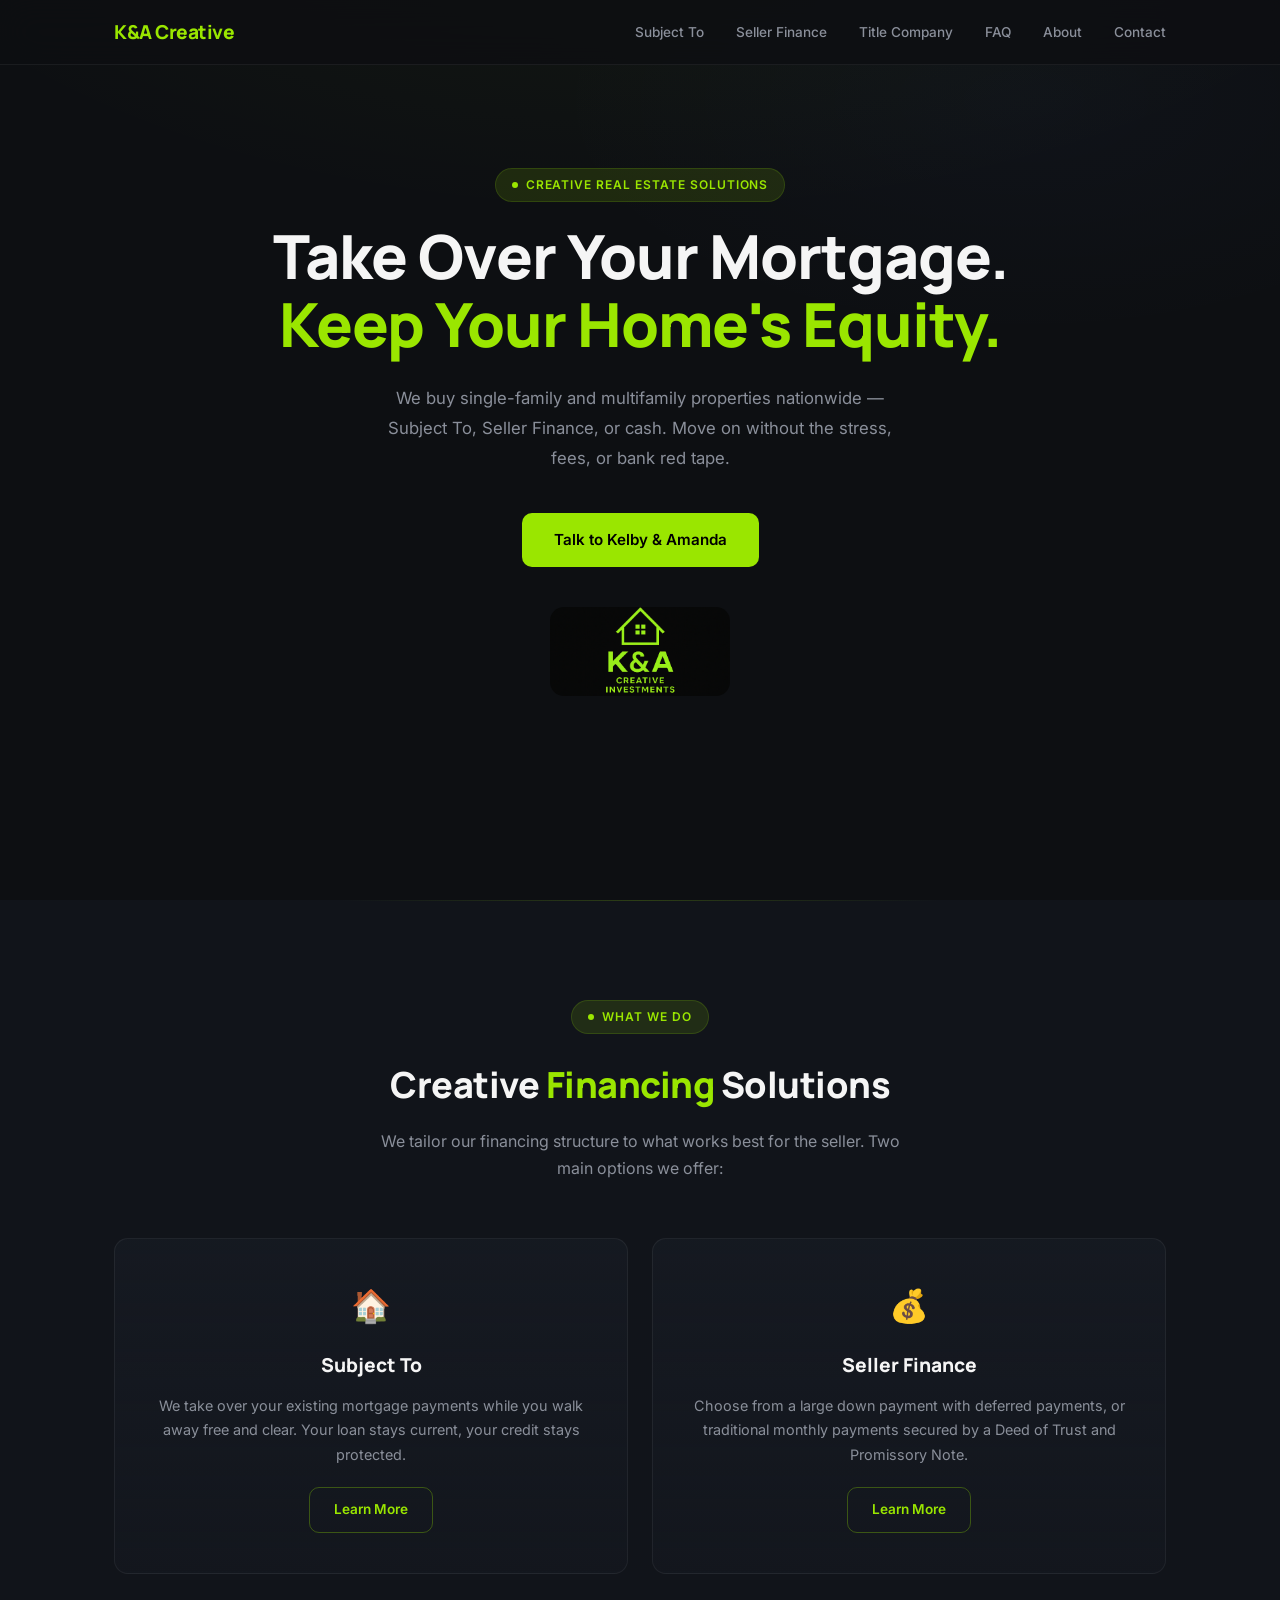
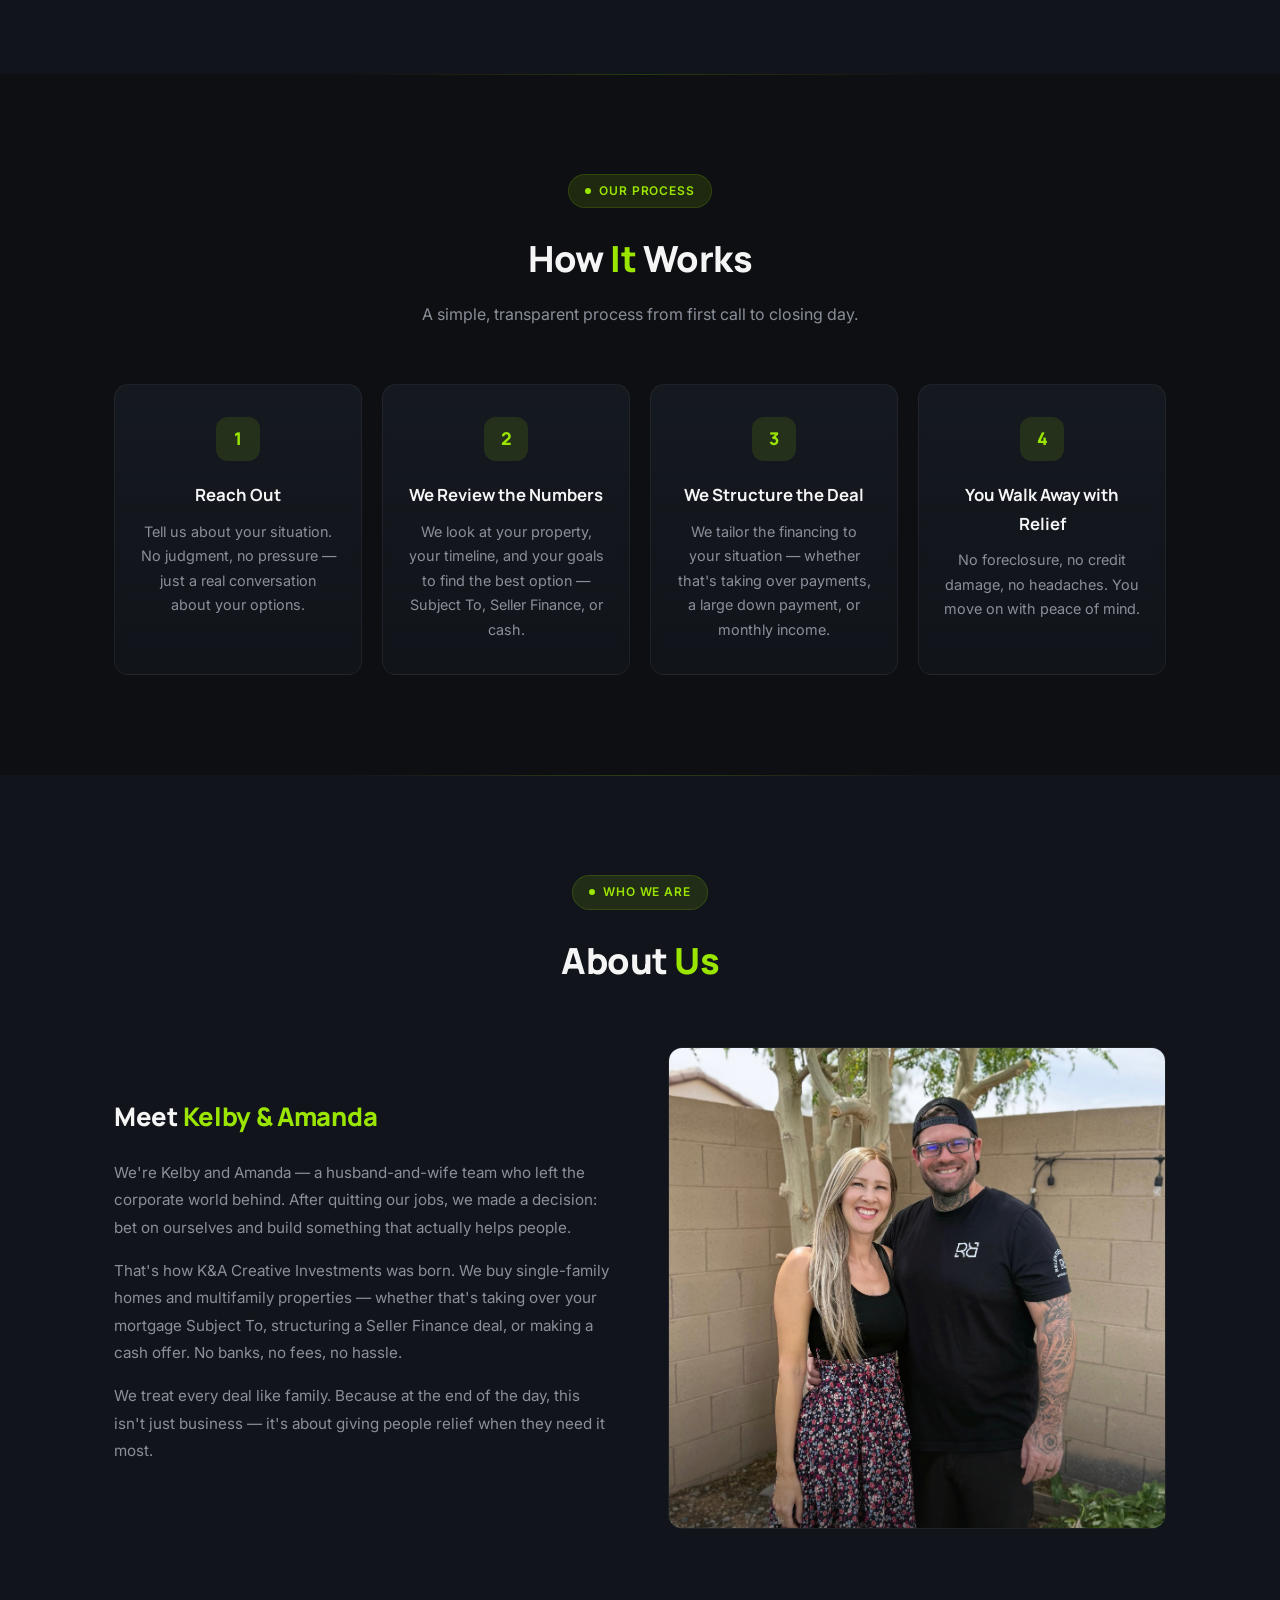
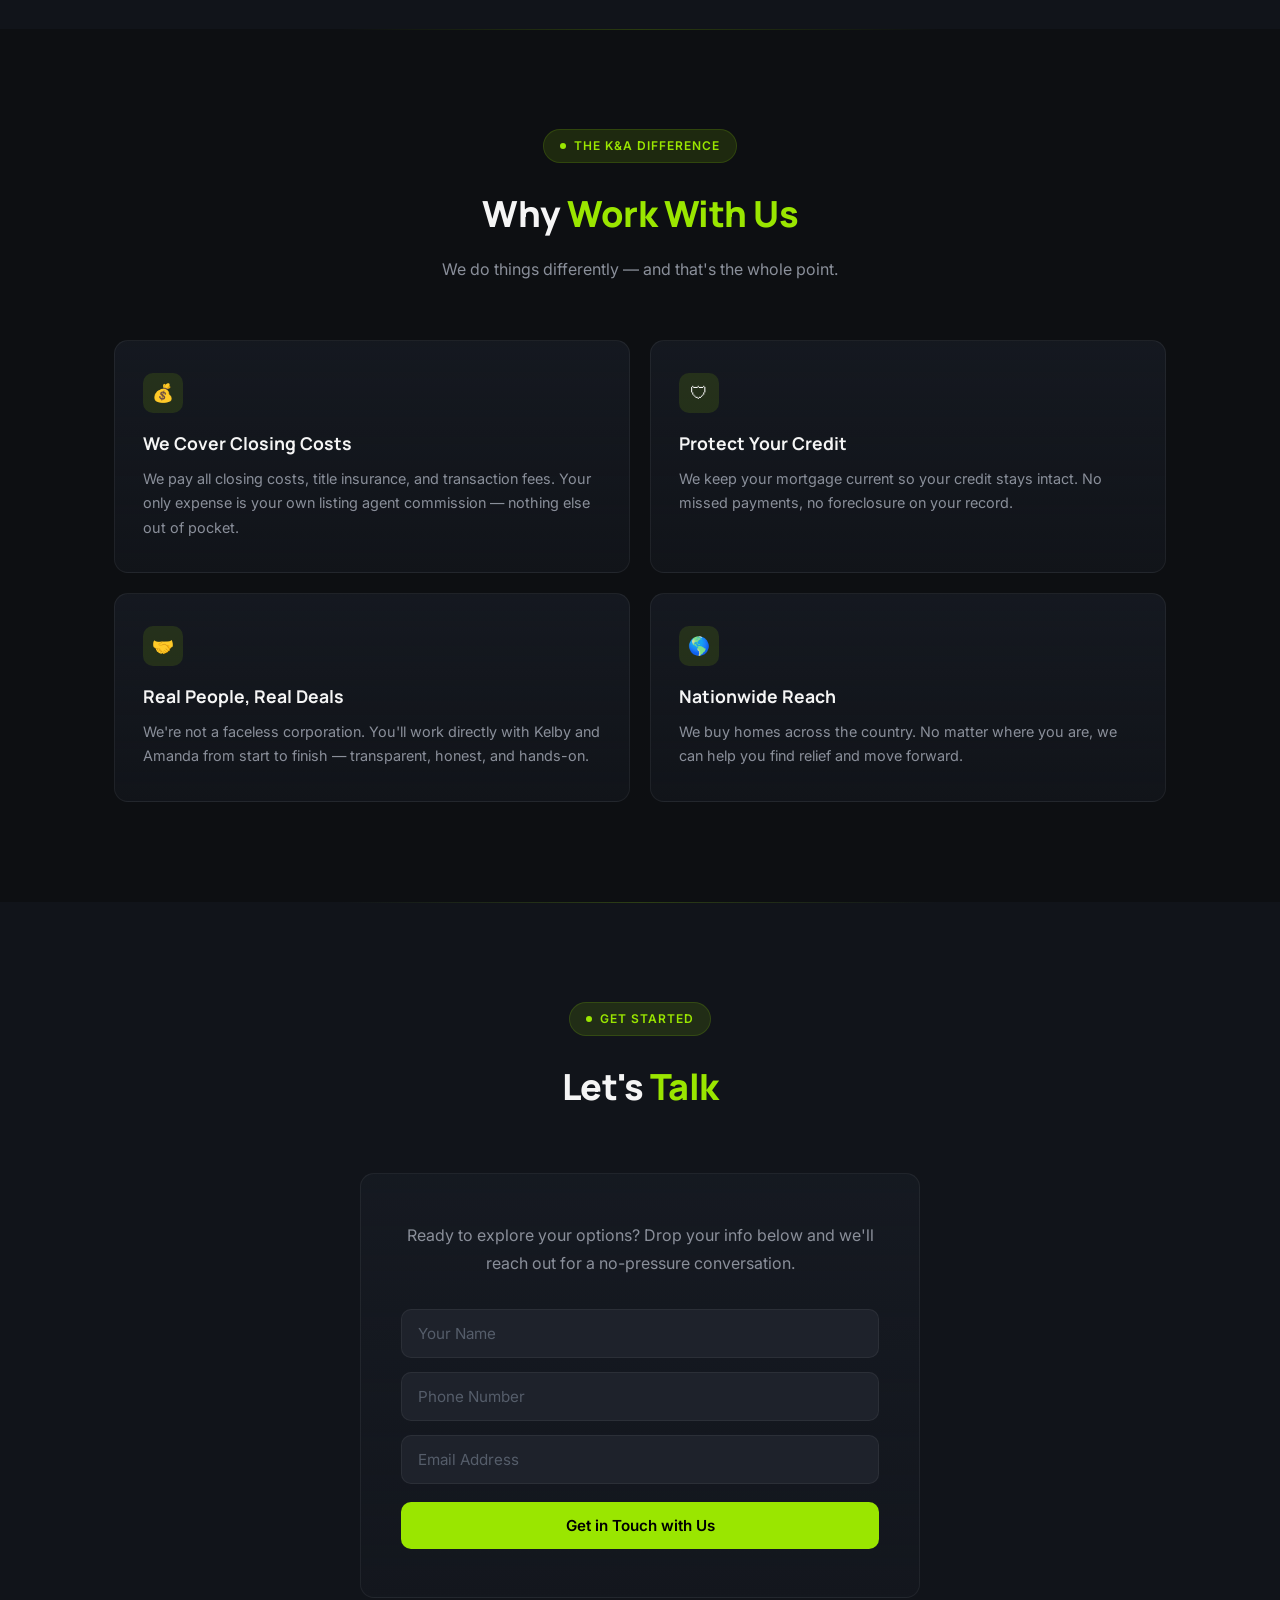
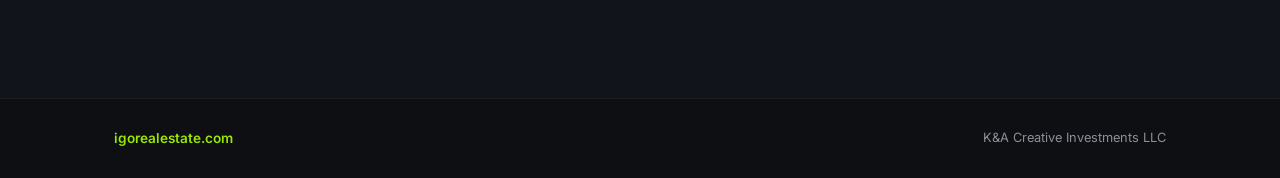
==== index.html @ 7ec73e24 "Initial commit - IGO Real Estate website" ====
<!DOCTYPE html>
<html lang="en">
<head>
  <meta charset="UTF-8">
  <meta name="viewport" content="width=device-width, initial-scale=1.0">
  <title>IGO Real Estate — K&A Creative Investments LLC</title>
  <link rel="preconnect" href="https://fonts.googleapis.com">
  <link rel="preconnect" href="https://fonts.gstatic.com" crossorigin>
  <link href="https://fonts.googleapis.com/css2?family=Inter:wght@400;500;600&family=Manrope:wght@700;800&display=swap" rel="stylesheet">
  <link rel="stylesheet" href="style.css">
</head>
<body>

<!-- NAV -->
<nav>
  <div class="container">
    <a href="index.html" class="logo">K&amp;A Creative</a>
    <button class="hamburger" aria-label="Menu" onclick="document.querySelector('.nav-links').classList.toggle('open')">
      <span></span><span></span><span></span>
    </button>
    <ul class="nav-links">
      <li><a href="subject-to.html" onclick="closeMenu()">Subject To</a></li>
      <li><a href="seller-finance.html" onclick="closeMenu()">Seller Finance</a></li>
      <li><a href="title-company.html" onclick="closeMenu()">Title Company</a></li>
      <li><a href="faq.html" onclick="closeMenu()">FAQ</a></li>
      <li><a href="#about" onclick="closeMenu()">About</a></li>
      <li><a href="#contact" onclick="closeMenu()">Contact</a></li>
    </ul>
  </div>
</nav>

<!-- HERO -->
<section class="hero" id="hero">
  <div class="container">
    <span class="eyebrow">Creative Real Estate Solutions</span>
    <h1>Take Over Your Mortgage.<br><span>Keep Your Home's Equity.</span></h1>
    <p>We buy single-family and multifamily properties nationwide — Subject To, Seller Finance, or cash. Move on without the stress, fees, or bank red tape.</p>
    <a href="#contact" class="btn">Talk to Kelby &amp; Amanda</a>
    <div class="hero-logo-wrap">
      <img src="logo.png" alt="IGO Real Estate Logo" class="hero-logo">
    </div>
  </div>
</section>

<!-- OUR SERVICES -->
<section id="services" style="background:var(--bg-alt);">
  <div class="section-glow"></div>
  <div class="container">
    <div class="section-header fade-in">
      <span class="eyebrow">What We Do</span>
      <h2 class="section-title">Creative <span>Financing</span> Solutions</h2>
      <p class="section-subtitle">We tailor our financing structure to what works best for the seller. Two main options we offer:</p>
    </div>
    <div class="services-grid">
      <div class="service-card fade-in">
        <div class="service-icon">&#x1f3e0;</div>
        <h3>Subject To</h3>
        <p>We take over your existing mortgage payments while you walk away free and clear. Your loan stays current, your credit stays protected.</p>
        <a href="subject-to.html" class="btn btn-outline">Learn More</a>
      </div>
      <div class="service-card fade-in">
        <div class="service-icon">&#x1f4b0;</div>
        <h3>Seller Finance</h3>
        <p>Choose from a large down payment with deferred payments, or traditional monthly payments secured by a Deed of Trust and Promissory Note.</p>
        <a href="seller-finance.html" class="btn btn-outline">Learn More</a>
      </div>
    </div>
  </div>
</section>

<!-- HOW IT WORKS -->
<section id="how" style="background:var(--bg);">
  <div class="section-glow"></div>
  <div class="container">
    <div class="section-header fade-in">
      <span class="eyebrow">Our Process</span>
      <h2 class="section-title">How <span>It</span> Works</h2>
      <p class="section-subtitle">A simple, transparent process from first call to closing day.</p>
    </div>
    <div class="steps">
      <div class="step fade-in">
        <div class="step-num">1</div>
        <h3>Reach Out</h3>
        <p>Tell us about your situation. No judgment, no pressure — just a real conversation about your options.</p>
      </div>
      <div class="step fade-in">
        <div class="step-num">2</div>
        <h3>We Review the Numbers</h3>
        <p>We look at your property, your timeline, and your goals to find the best option — Subject To, Seller Finance, or cash.</p>
      </div>
      <div class="step fade-in">
        <div class="step-num">3</div>
        <h3>We Structure the Deal</h3>
        <p>We tailor the financing to your situation — whether that's taking over payments, a large down payment, or monthly income.</p>
      </div>
      <div class="step fade-in">
        <div class="step-num">4</div>
        <h3>You Walk Away with Relief</h3>
        <p>No foreclosure, no credit damage, no headaches. You move on with peace of mind.</p>
      </div>
    </div>
  </div>
</section>

<!-- ABOUT -->
<section id="about" style="background:var(--bg-alt);">
  <div class="section-glow"></div>
  <div class="container">
    <div class="section-header fade-in">
      <span class="eyebrow">Who We Are</span>
      <h2 class="section-title">About <span>Us</span></h2>
    </div>
    <div class="about-grid">
      <div class="about-text fade-in">
        <h3>Meet <span>Kelby &amp; Amanda</span></h3>
        <p>We're Kelby and Amanda — a husband-and-wife team who left the corporate world behind. After quitting our jobs, we made a decision: bet on ourselves and build something that actually helps people.</p>
        <p>That's how K&amp;A Creative Investments was born. We buy single-family homes and multifamily properties — whether that's taking over your mortgage Subject To, structuring a Seller Finance deal, or making a cash offer. No banks, no fees, no hassle.</p>
        <p>We treat every deal like family. Because at the end of the day, this isn't just business — it's about giving people relief when they need it most.</p>
      </div>
      <div class="about-photo-wrap fade-in">
        <img src="IMG_0816.jpeg" alt="Kelby and Amanda" class="about-photo">
      </div>
    </div>
  </div>
</section>

<!-- WHY US -->
<section id="why" style="background:var(--bg);">
  <div class="section-glow"></div>
  <div class="container">
    <div class="section-header fade-in">
      <span class="eyebrow">The K&amp;A Difference</span>
      <h2 class="section-title">Why <span>Work With Us</span></h2>
      <p class="section-subtitle">We do things differently — and that's the whole point.</p>
    </div>
    <div class="why-grid">
      <div class="why-card fade-in">
        <div class="why-icon">&#x1f4b0;</div>
        <h3>We Cover Closing Costs</h3>
        <p>We pay all closing costs, title insurance, and transaction fees. Your only expense is your own listing agent commission — nothing else out of pocket.</p>
      </div>
      <div class="why-card fade-in">
        <div class="why-icon">&#x1f6e1;</div>
        <h3>Protect Your Credit</h3>
        <p>We keep your mortgage current so your credit stays intact. No missed payments, no foreclosure on your record.</p>
      </div>
      <div class="why-card fade-in">
        <div class="why-icon">&#x1f91d;</div>
        <h3>Real People, Real Deals</h3>
        <p>We're not a faceless corporation. You'll work directly with Kelby and Amanda from start to finish — transparent, honest, and hands-on.</p>
      </div>
      <div class="why-card fade-in">
        <div class="why-icon">&#x1f30e;</div>
        <h3>Nationwide Reach</h3>
        <p>We buy homes across the country. No matter where you are, we can help you find relief and move forward.</p>
      </div>
    </div>
  </div>
</section>

<!-- CONTACT / CTA -->
<section id="contact" class="cta" style="background:var(--bg-alt);">
  <div class="section-glow"></div>
  <div class="container">
    <div class="section-header fade-in">
      <span class="eyebrow">Get Started</span>
      <h2 class="section-title">Let's <span>Talk</span></h2>
    </div>
    <div class="cta-box fade-in">
      <p>Ready to explore your options? Drop your info below and we'll reach out for a no-pressure conversation.</p>
      <form class="contact-form" onsubmit="handleSubmit(event)">
        <input type="text" name="name" placeholder="Your Name" required>
        <input type="tel" name="phone" placeholder="Phone Number" required>
        <input type="email" name="email" placeholder="Email Address" required>
        <button type="submit" class="btn">Get in Touch with Us</button>
      </form>
      <p id="form-msg" style="display:none; color:var(--green); font-weight:600;"></p>
    </div>
  </div>
</section>

<!-- FOOTER -->
<footer>
  <div class="container">
    <span class="footer-brand">igorealestate.com</span>
    <span>K&amp;A Creative Investments LLC</span>
  </div>
</footer>

<script>
  function closeMenu() { document.querySelector('.nav-links').classList.remove('open'); }

  function handleSubmit(e) {
    e.preventDefault();
    const msg = document.getElementById('form-msg');
    msg.textContent = 'Thanks! Kelby & Amanda will be in touch soon.';
    msg.style.display = 'block';
    e.target.reset();
  }

  const observer = new IntersectionObserver((entries) => {
    entries.forEach(entry => { if (entry.isIntersecting) entry.target.classList.add('visible'); });
  }, { threshold: 0.15 });
  document.querySelectorAll('.fade-in').forEach(el => observer.observe(el));
</script>
</body>
</html>
---- style.css ----
*, *::before, *::after { margin: 0; padding: 0; box-sizing: border-box; }

:root {
  --bg: #0d0f12;
  --bg-alt: #11141a;
  --card: #161a22;
  --card-border: rgba(255,255,255,.06);
  --green: #9AE600;
  --green-dim: rgba(154,230,0,.12);
  --green-glow: rgba(154,230,0,.06);
  --white: #f5f5f5;
  --gray: #8a8f9a;
  --muted: #1e222b;
  --max-w: 1100px;
  --radius: 14px;
}

html { scroll-behavior: smooth; }

body {
  font-family: 'Inter', -apple-system, BlinkMacSystemFont, sans-serif;
  background: var(--bg);
  color: var(--white);
  line-height: 1.7;
  font-size: 15px;
  background-image:
    radial-gradient(ellipse 1200px 600px at 50% -200px, var(--green-glow), transparent 70%),
    radial-gradient(ellipse 800px 400px at 80% 100px, rgba(100,140,255,.03), transparent 60%);
  background-attachment: fixed;
  -webkit-font-smoothing: antialiased;
}

a { color: inherit; text-decoration: none; }

.container { max-width: var(--max-w); margin: 0 auto; padding: 0 24px; }

/* ── EYEBROW BADGE ──────────────────────────────── */
.eyebrow {
  display: inline-flex;
  align-items: center;
  gap: 8px;
  font-size: 0.75rem;
  font-weight: 600;
  letter-spacing: 0.08em;
  text-transform: uppercase;
  color: var(--green);
  background: var(--green-dim);
  border: 1px solid rgba(154,230,0,.15);
  padding: 6px 16px;
  border-radius: 20px;
  margin-bottom: 20px;
}

.eyebrow::before {
  content: '';
  width: 6px;
  height: 6px;
  border-radius: 50%;
  background: var(--green);
}

/* ── NAV ─────────────────────────────────────────── */
nav {
  position: fixed;
  top: 0;
  left: 0;
  right: 0;
  z-index: 100;
  background: rgba(13,15,18,.85);
  backdrop-filter: blur(16px);
  -webkit-backdrop-filter: blur(16px);
  border-bottom: 1px solid var(--card-border);
  transition: background .3s;
}

nav .container {
  display: flex;
  align-items: center;
  justify-content: space-between;
  height: 64px;
}

.logo {
  font-family: 'Manrope', sans-serif;
  font-size: 1.2rem;
  font-weight: 800;
  color: var(--green);
  letter-spacing: -0.5px;
}

.nav-links { display: flex; gap: 32px; list-style: none; }

.nav-links a {
  font-size: 0.85rem;
  font-weight: 500;
  color: var(--gray);
  transition: color .2s;
}

.nav-links a:hover { color: var(--white); }

.hamburger {
  display: none;
  background: none;
  border: none;
  cursor: pointer;
  flex-direction: column;
  gap: 5px;
}

.hamburger span {
  display: block;
  width: 22px;
  height: 2px;
  background: var(--white);
  border-radius: 2px;
  transition: transform .3s, opacity .3s;
}

/* ── BUTTONS ─────────────────────────────────────── */
.btn {
  display: inline-block;
  padding: 14px 32px;
  background: var(--green);
  color: #000;
  font-family: 'Inter', sans-serif;
  font-weight: 600;
  font-size: 0.95rem;
  border: none;
  border-radius: 10px;
  cursor: pointer;
  transition: transform .15s, box-shadow .15s;
}

.btn:hover {
  transform: translateY(-1px);
  box-shadow: 0 8px 30px rgba(154,230,0,.2);
}

.btn-outline {
  background: transparent;
  color: var(--green);
  border: 1px solid rgba(154,230,0,.3);
}

.btn-outline:hover {
  background: var(--green-dim);
  box-shadow: 0 8px 30px rgba(154,230,0,.1);
}

/* ── HERO ────────────────────────────────────────── */
.hero {
  min-height: 100vh;
  display: flex;
  align-items: center;
  text-align: center;
  padding-top: 64px;
  position: relative;
}

.hero::after {
  content: '';
  position: absolute;
  bottom: 0;
  left: 0;
  right: 0;
  height: 120px;
  background: linear-gradient(to bottom, transparent, var(--bg));
  pointer-events: none;
}

.hero .container { width: 100%; position: relative; z-index: 1; }

.hero h1 {
  font-family: 'Manrope', sans-serif;
  font-size: clamp(2.2rem, 5vw, 3.8rem);
  font-weight: 800;
  line-height: 1.12;
  max-width: 800px;
  margin: 0 auto 24px;
  letter-spacing: -1px;
}

.hero h1 span { color: var(--green); }

.hero p {
  font-size: 1.05rem;
  color: var(--gray);
  max-width: 540px;
  margin: 0 auto 40px;
  line-height: 1.8;
}

.hero-logo-wrap {
  display: block;
  max-width: 180px;
  margin: 40px auto 0;
  border-radius: var(--radius);
  overflow: hidden;
  background: #000;
}

.hero-logo {
  display: block;
  width: calc(100% + 8px);
  margin-left: -4px;
  margin-top: -2px;
  margin-bottom: -2px;
}

/* ── PAGE HERO (shorter, for subpages) ──────────── */
.page-hero {
  min-height: auto;
  padding: 140px 0 80px;
}

.page-hero::after { display: none; }

/* ── SECTION COMMON ──────────────────────────────── */
section {
  padding: 100px 0;
  position: relative;
}

.section-header {
  text-align: center;
  margin-bottom: 56px;
}

.section-title {
  font-family: 'Manrope', sans-serif;
  font-size: clamp(1.75rem, 3vw, 2.25rem);
  font-weight: 800;
  letter-spacing: -0.5px;
  margin-bottom: 12px;
}

.section-title span { color: var(--green); }

.section-subtitle {
  color: var(--gray);
  font-size: 1rem;
  max-width: 520px;
  margin: 0 auto;
}

.section-glow {
  position: absolute;
  top: 0;
  left: 50%;
  transform: translateX(-50%);
  width: 600px;
  height: 1px;
  background: linear-gradient(90deg, transparent, rgba(154,230,0,.2), transparent);
}

/* ── CONTENT CARD ────────────────────────────────── */
.content-card {
  background: linear-gradient(to bottom, rgba(22,26,34,.9), rgba(22,26,34,.5));
  border: 1px solid var(--card-border);
  border-radius: var(--radius);
  padding: 36px 32px;
  margin-bottom: 24px;
  backdrop-filter: blur(4px);
}

.content-card h3 {
  font-family: 'Manrope', sans-serif;
  font-size: 1.25rem;
  font-weight: 800;
  margin-bottom: 16px;
  color: var(--green);
}

.content-card h4 {
  font-family: 'Manrope', sans-serif;
  font-size: 1.05rem;
  font-weight: 700;
  margin: 20px 0 8px;
  color: var(--white);
}

.content-card p {
  color: var(--gray);
  font-size: 0.95rem;
  line-height: 1.8;
  margin-bottom: 12px;
}

.content-card p:last-child { margin-bottom: 0; }

.content-card ul {
  list-style: none;
  padding: 0;
  margin: 12px 0;
}

.content-card ul li {
  color: var(--gray);
  font-size: 0.95rem;
  line-height: 1.8;
  padding-left: 20px;
  position: relative;
  margin-bottom: 8px;
}

.content-card ul li::before {
  content: '';
  position: absolute;
  left: 0;
  top: 11px;
  width: 6px;
  height: 6px;
  border-radius: 50%;
  background: var(--green);
}

.content-card .highlight {
  color: var(--white);
  font-weight: 600;
}

/* ── STEPS ───────────────────────────────────────── */
.steps {
  display: grid;
  grid-template-columns: repeat(4, 1fr);
  gap: 20px;
}

.step {
  background: linear-gradient(to bottom, rgba(22,26,34,.9), rgba(22,26,34,.5));
  border: 1px solid var(--card-border);
  border-radius: var(--radius);
  padding: 32px 24px;
  text-align: center;
  backdrop-filter: blur(4px);
  transition: border-color .3s, transform .3s;
}

.step:hover {
  border-color: rgba(154,230,0,.15);
  transform: translateY(-2px);
}

.step-num {
  display: inline-flex;
  align-items: center;
  justify-content: center;
  width: 44px;
  height: 44px;
  border-radius: 12px;
  background: var(--green-dim);
  color: var(--green);
  font-family: 'Manrope', sans-serif;
  font-weight: 800;
  font-size: 1.1rem;
  margin-bottom: 20px;
}

.step h3 {
  font-family: 'Manrope', sans-serif;
  font-size: 1.05rem;
  font-weight: 700;
  margin-bottom: 10px;
}

.step p { font-size: 0.9rem; color: var(--gray); line-height: 1.7; }

/* ── SERVICE CARDS (homepage) ────────────────────── */
.services-grid {
  display: grid;
  grid-template-columns: 1fr 1fr;
  gap: 24px;
  margin-top: 40px;
}

.service-card {
  background: linear-gradient(to bottom, rgba(22,26,34,.9), rgba(22,26,34,.5));
  border: 1px solid var(--card-border);
  border-radius: var(--radius);
  padding: 40px 32px;
  text-align: center;
  transition: border-color .3s, transform .3s;
}

.service-card:hover {
  border-color: rgba(154,230,0,.2);
  transform: translateY(-3px);
}

.service-card .service-icon {
  font-size: 2rem;
  margin-bottom: 16px;
}

.service-card h3 {
  font-family: 'Manrope', sans-serif;
  font-size: 1.2rem;
  font-weight: 800;
  margin-bottom: 12px;
}

.service-card p {
  color: var(--gray);
  font-size: 0.9rem;
  line-height: 1.7;
  margin-bottom: 20px;
}

.service-card .btn { font-size: 0.85rem; padding: 10px 24px; }

/* ── ABOUT ───────────────────────────────────────── */
.about-grid {
  display: grid;
  grid-template-columns: 1fr 1fr;
  gap: 56px;
  align-items: center;
}

.about-text h3 {
  font-family: 'Manrope', sans-serif;
  font-size: 1.6rem;
  font-weight: 800;
  margin-bottom: 20px;
  letter-spacing: -0.3px;
}

.about-text h3 span { color: var(--green); }

.about-text p {
  color: var(--gray);
  margin-bottom: 16px;
  font-size: 0.95rem;
  line-height: 1.8;
}

.about-photo-wrap {
  position: relative;
  border-radius: var(--radius);
  overflow: hidden;
  border: 1px solid var(--card-border);
}

.about-photo-wrap::after {
  content: '';
  position: absolute;
  inset: 0;
  border-radius: var(--radius);
  background: linear-gradient(to top, rgba(13,15,18,.4), transparent 40%);
  pointer-events: none;
}

.about-photo {
  width: 100%;
  height: 480px;
  object-fit: cover;
  display: block;
}

/* ── WHY US ──────────────────────────────────────── */
.why-grid {
  display: grid;
  grid-template-columns: 1fr 1fr;
  gap: 20px;
}

.why-card {
  background: linear-gradient(to bottom, rgba(22,26,34,.9), rgba(22,26,34,.5));
  border: 1px solid var(--card-border);
  border-radius: var(--radius);
  padding: 32px 28px;
  transition: border-color .3s, transform .3s;
}

.why-card:hover {
  border-color: rgba(154,230,0,.15);
  transform: translateY(-2px);
}

.why-icon {
  width: 40px;
  height: 40px;
  border-radius: 10px;
  background: var(--green-dim);
  display: flex;
  align-items: center;
  justify-content: center;
  margin-bottom: 16px;
  font-size: 1.1rem;
}

.why-card h3 {
  font-family: 'Manrope', sans-serif;
  font-size: 1.1rem;
  font-weight: 700;
  margin-bottom: 8px;
  color: var(--white);
}

.why-card p { color: var(--gray); font-size: 0.9rem; line-height: 1.7; }

/* ── CONTACT / CTA ───────────────────────────────── */
.cta { text-align: center; }

.cta-box {
  max-width: 560px;
  margin: 0 auto;
  background: linear-gradient(to bottom, rgba(22,26,34,.9), rgba(22,26,34,.5));
  border: 1px solid var(--card-border);
  border-radius: var(--radius);
  padding: 48px 40px;
}

.cta p {
  color: var(--gray);
  margin-bottom: 32px;
  font-size: 1rem;
}

.contact-form {
  display: flex;
  flex-direction: column;
  gap: 14px;
}

.contact-form input {
  padding: 14px 16px;
  border: 1px solid var(--card-border);
  border-radius: 10px;
  background: var(--muted);
  color: var(--white);
  font-family: 'Inter', sans-serif;
  font-size: 0.95rem;
  outline: none;
  transition: border-color .2s;
}

.contact-form input::placeholder { color: #555d6a; }
.contact-form input:focus { border-color: rgba(154,230,0,.4); }

.contact-form .btn {
  width: 100%;
  margin-top: 4px;
}

#form-msg { margin-top: 16px; }

/* ── FOOTER ──────────────────────────────────────── */
footer {
  border-top: 1px solid var(--card-border);
  padding: 28px 0;
  background: var(--bg);
}

footer .container {
  display: flex;
  justify-content: space-between;
  align-items: center;
  flex-wrap: wrap;
  gap: 12px;
}

footer span { font-size: 0.8rem; color: var(--gray); }
footer .footer-brand { color: var(--green); font-weight: 600; font-size: 0.85rem; }

/* ── FADE-IN ANIMATION ───────────────────────────── */
.fade-in {
  opacity: 0;
  transform: translateY(24px);
  transition: opacity .6s ease, transform .6s ease;
}

.fade-in.visible {
  opacity: 1;
  transform: translateY(0);
}

/* ── TWO-COL LAYOUT (subpages) ───────────────────── */
.two-col {
  display: grid;
  grid-template-columns: 1fr 1fr;
  gap: 24px;
}

/* ── RESPONSIVE ──────────────────────────────────── */
@media (max-width: 768px) {
  .hamburger { display: flex; }

  .nav-links {
    position: fixed;
    top: 64px;
    left: 0;
    right: 0;
    background: rgba(13,15,18,.98);
    backdrop-filter: blur(16px);
    flex-direction: column;
    align-items: center;
    gap: 0;
    max-height: 0;
    overflow: hidden;
    transition: max-height .3s;
  }

  .nav-links.open { max-height: 400px; }

  .nav-links li { width: 100%; text-align: center; }

  .nav-links a {
    display: block;
    padding: 16px;
    font-size: 1rem;
    border-bottom: 1px solid var(--card-border);
  }

  .steps { grid-template-columns: 1fr 1fr; }
  .about-grid { grid-template-columns: 1fr; }
  .why-grid { grid-template-columns: 1fr; }
  .services-grid { grid-template-columns: 1fr; }
  .two-col { grid-template-columns: 1fr; }

  .about-photo { height: 360px; }
  .cta-box { padding: 32px 24px; }
  .content-card { padding: 28px 24px; }
}

@media (max-width: 480px) {
  .steps { grid-template-columns: 1fr; }
  .about-photo { height: 300px; }
}
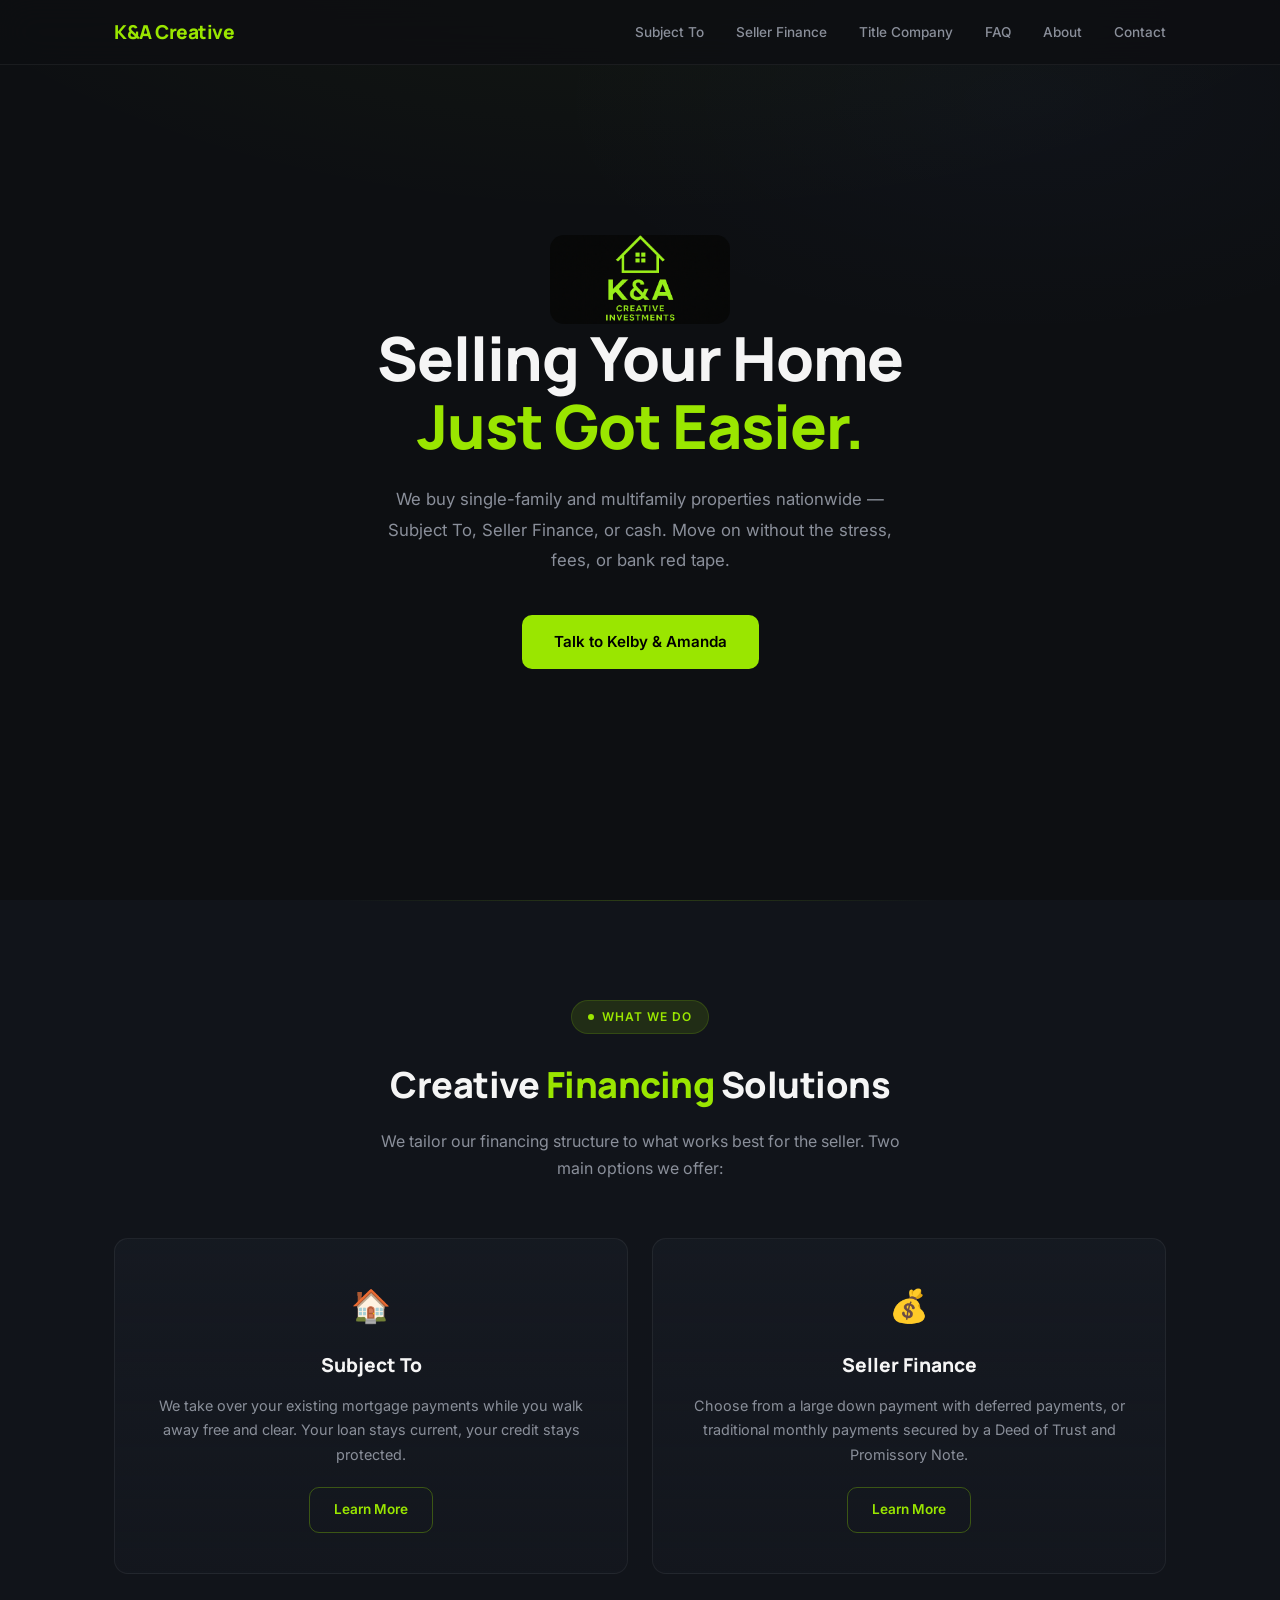
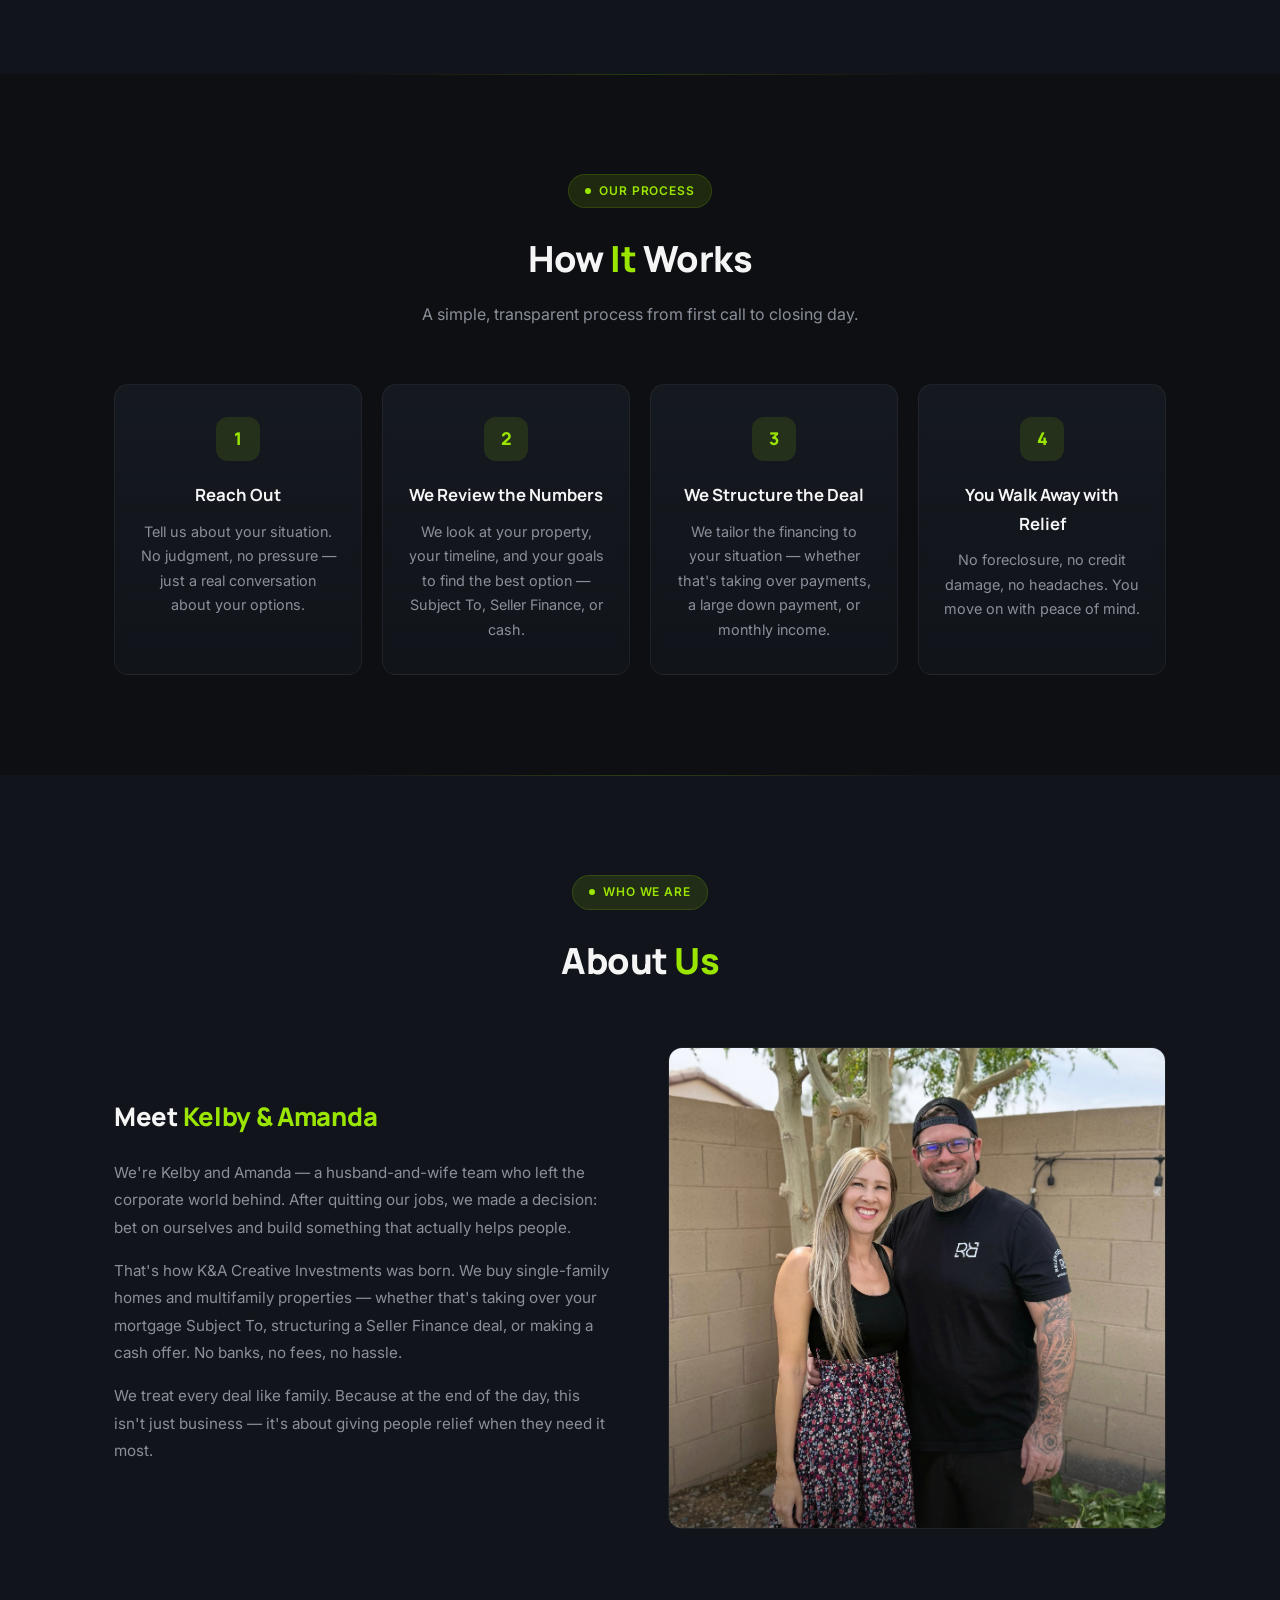
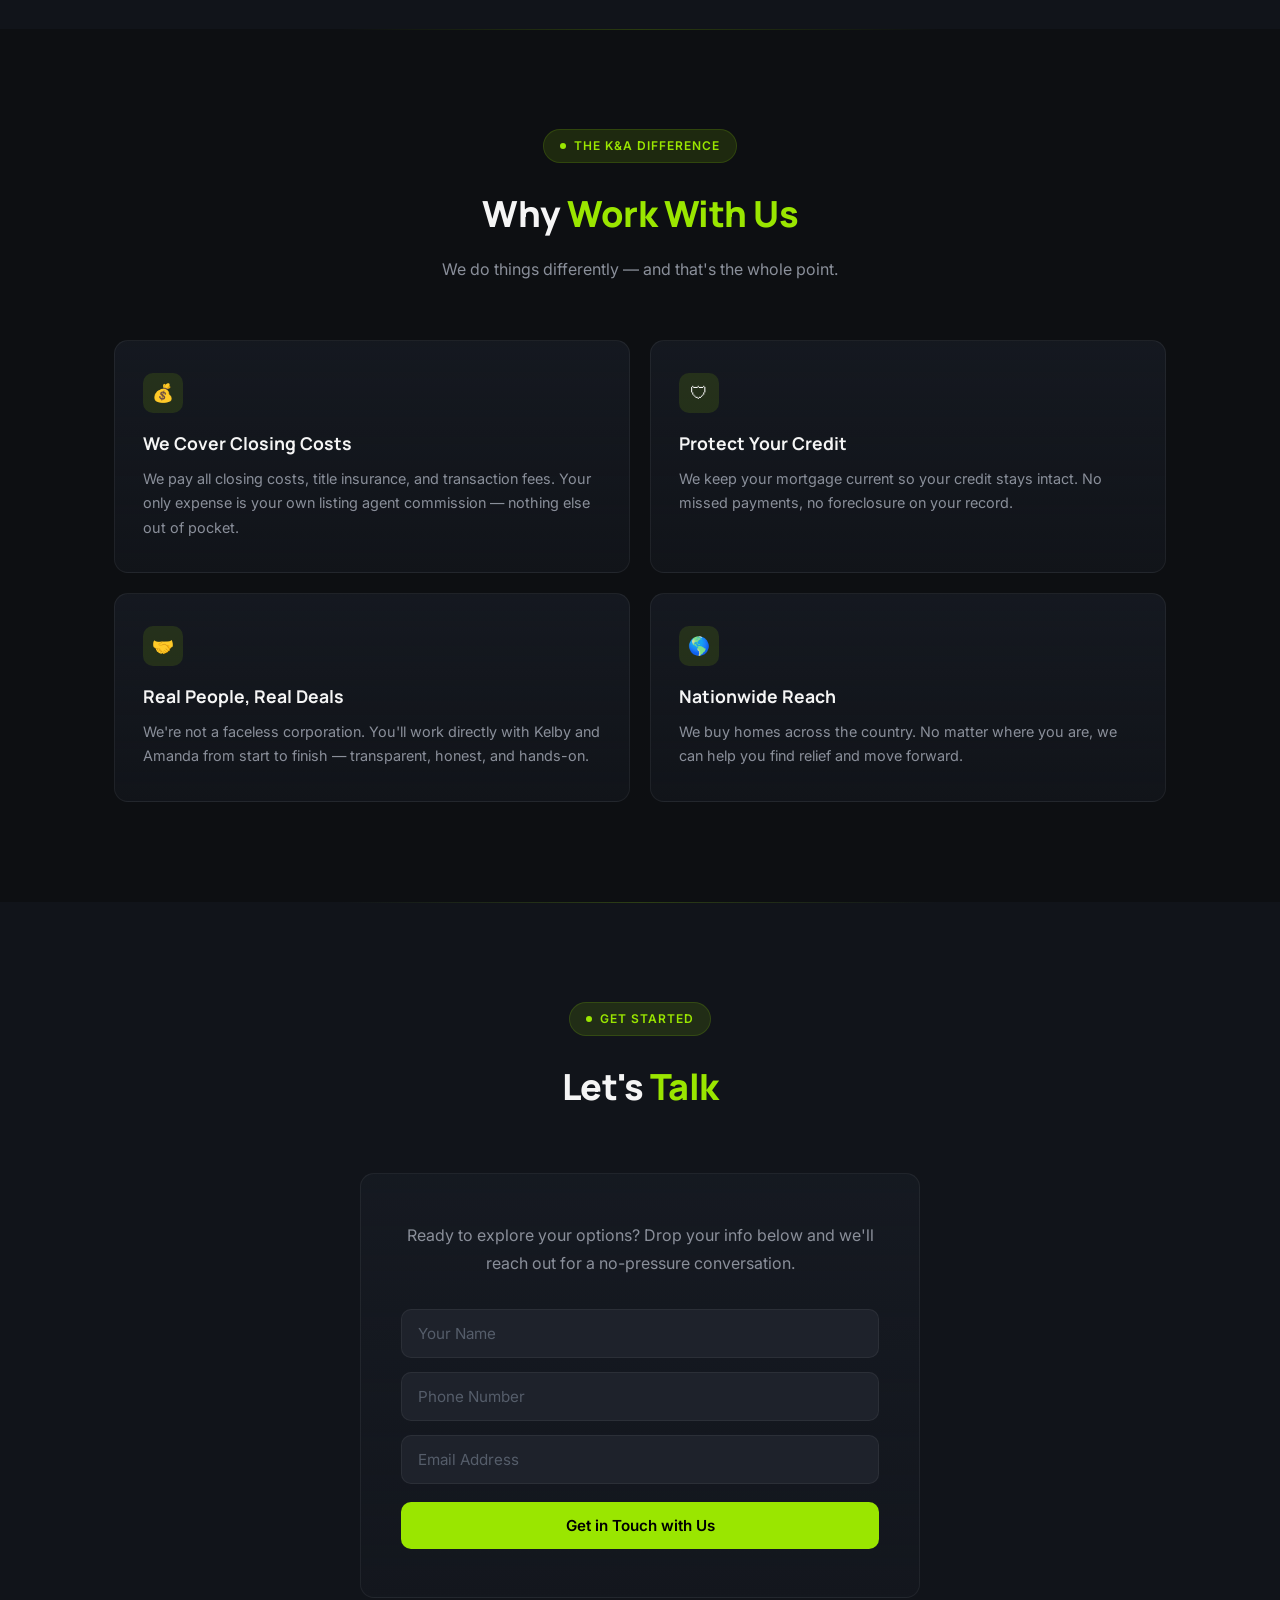
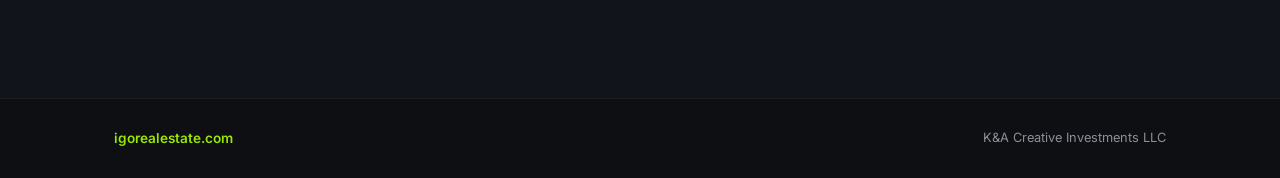
==== commit 73a7855b: "Move logo to top of hero, update headline" ====
--- a/index.html
+++ b/index.html
@@ -32,13 +32,12 @@
 <!-- HERO -->
 <section class="hero" id="hero">
   <div class="container">
-    <span class="eyebrow">Creative Real Estate Solutions</span>
-    <h1>Take Over Your Mortgage.<br><span>Keep Your Home's Equity.</span></h1>
+    <div class="hero-logo-wrap">
+      <img src="logo.png" alt="IGO Real Estate Logo" class="hero-logo">
+    </div>
+    <h1>Selling Your Home<br><span>Just Got Easier.</span></h1>
     <p>We buy single-family and multifamily properties nationwide — Subject To, Seller Finance, or cash. Move on without the stress, fees, or bank red tape.</p>
     <a href="#contact" class="btn">Talk to Kelby &amp; Amanda</a>
-    <div class="hero-logo-wrap">
-      <img src="logo.png" alt="IGO Real Estate Logo" class="hero-logo">
-    </div>
   </div>
 </section>
 
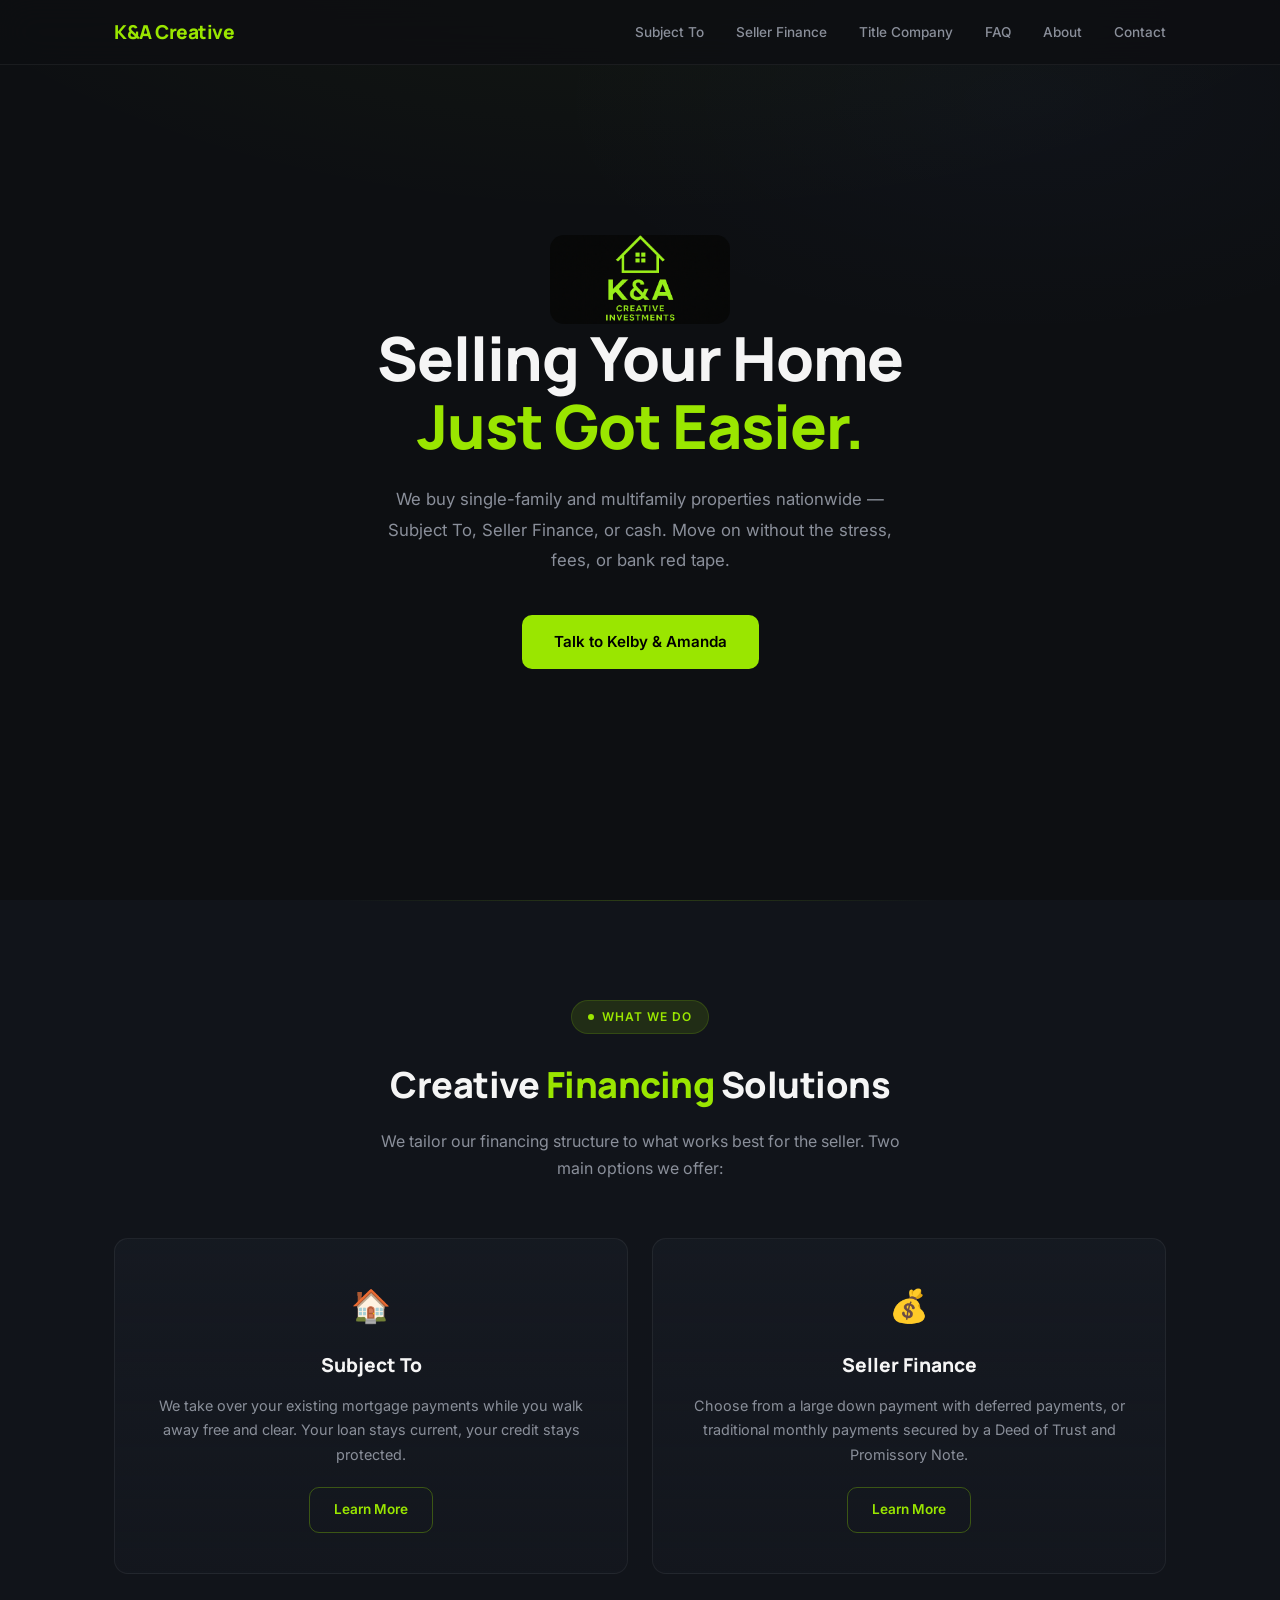
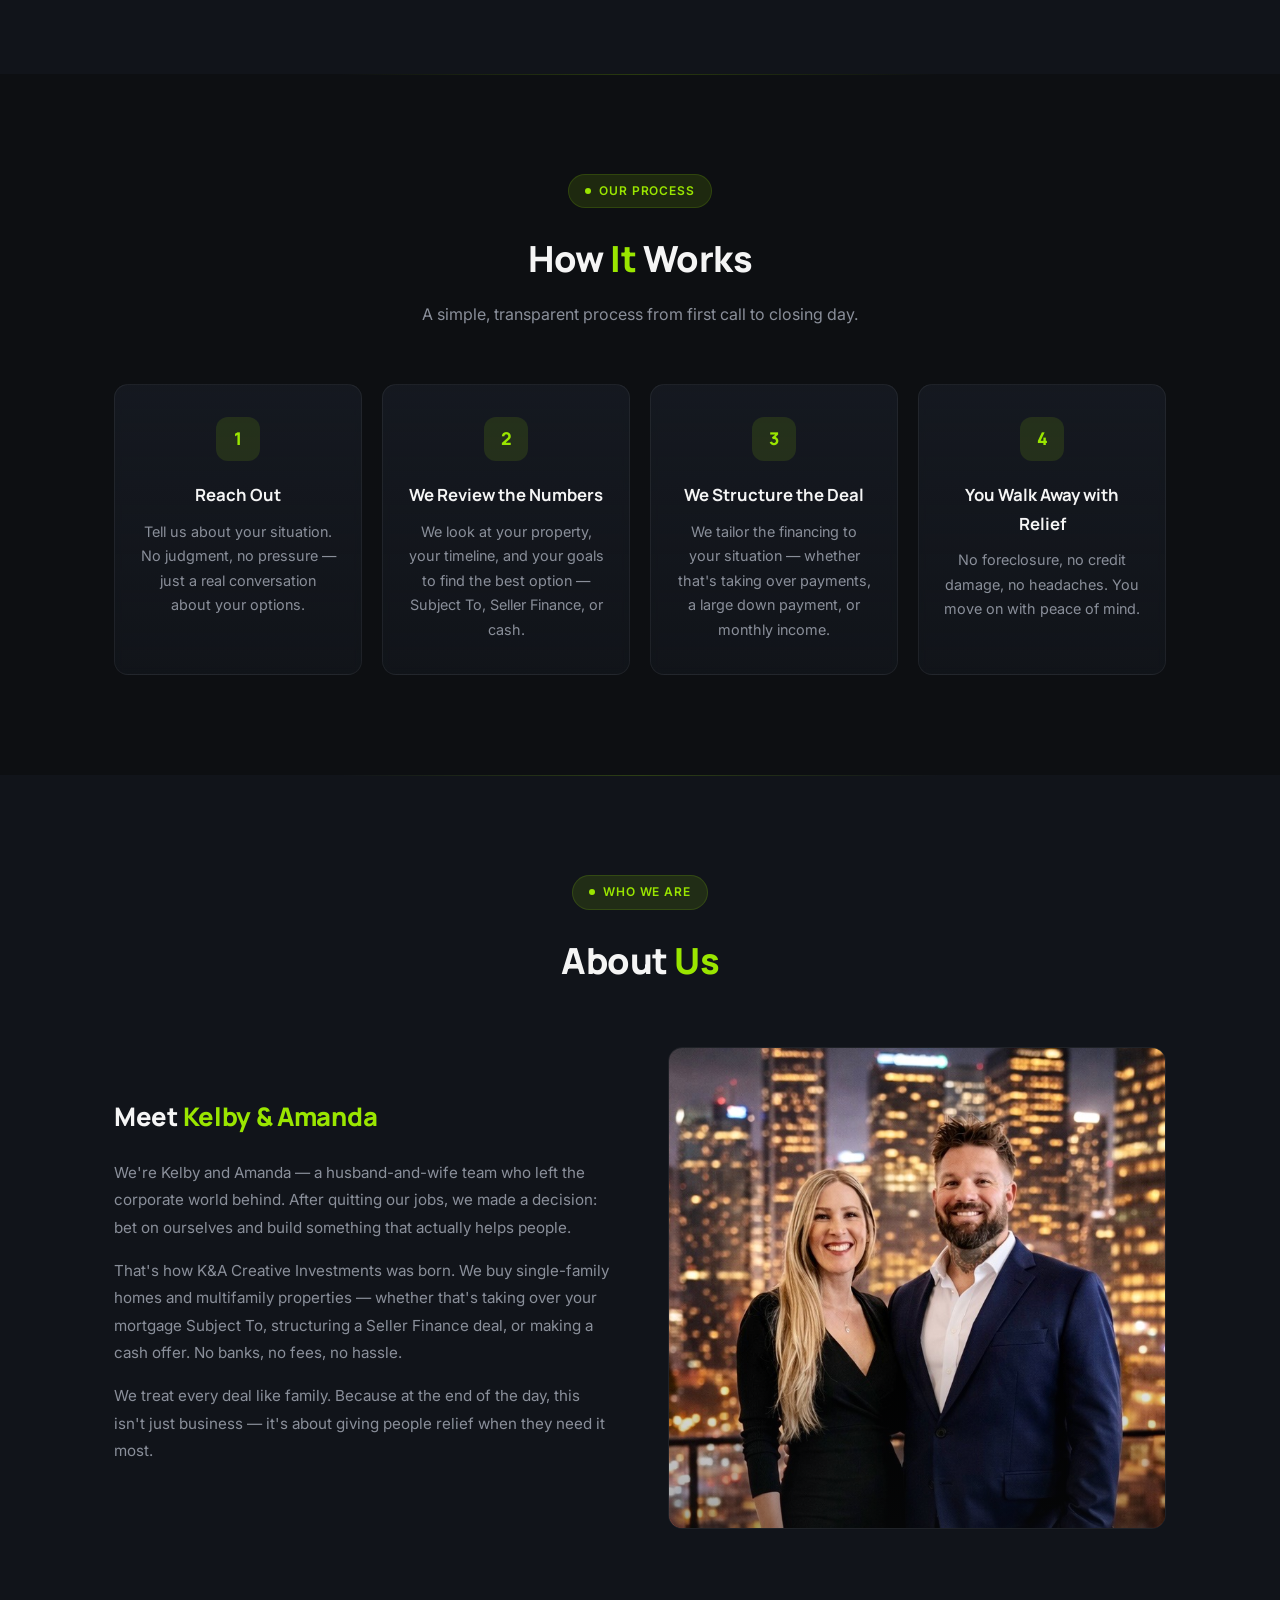
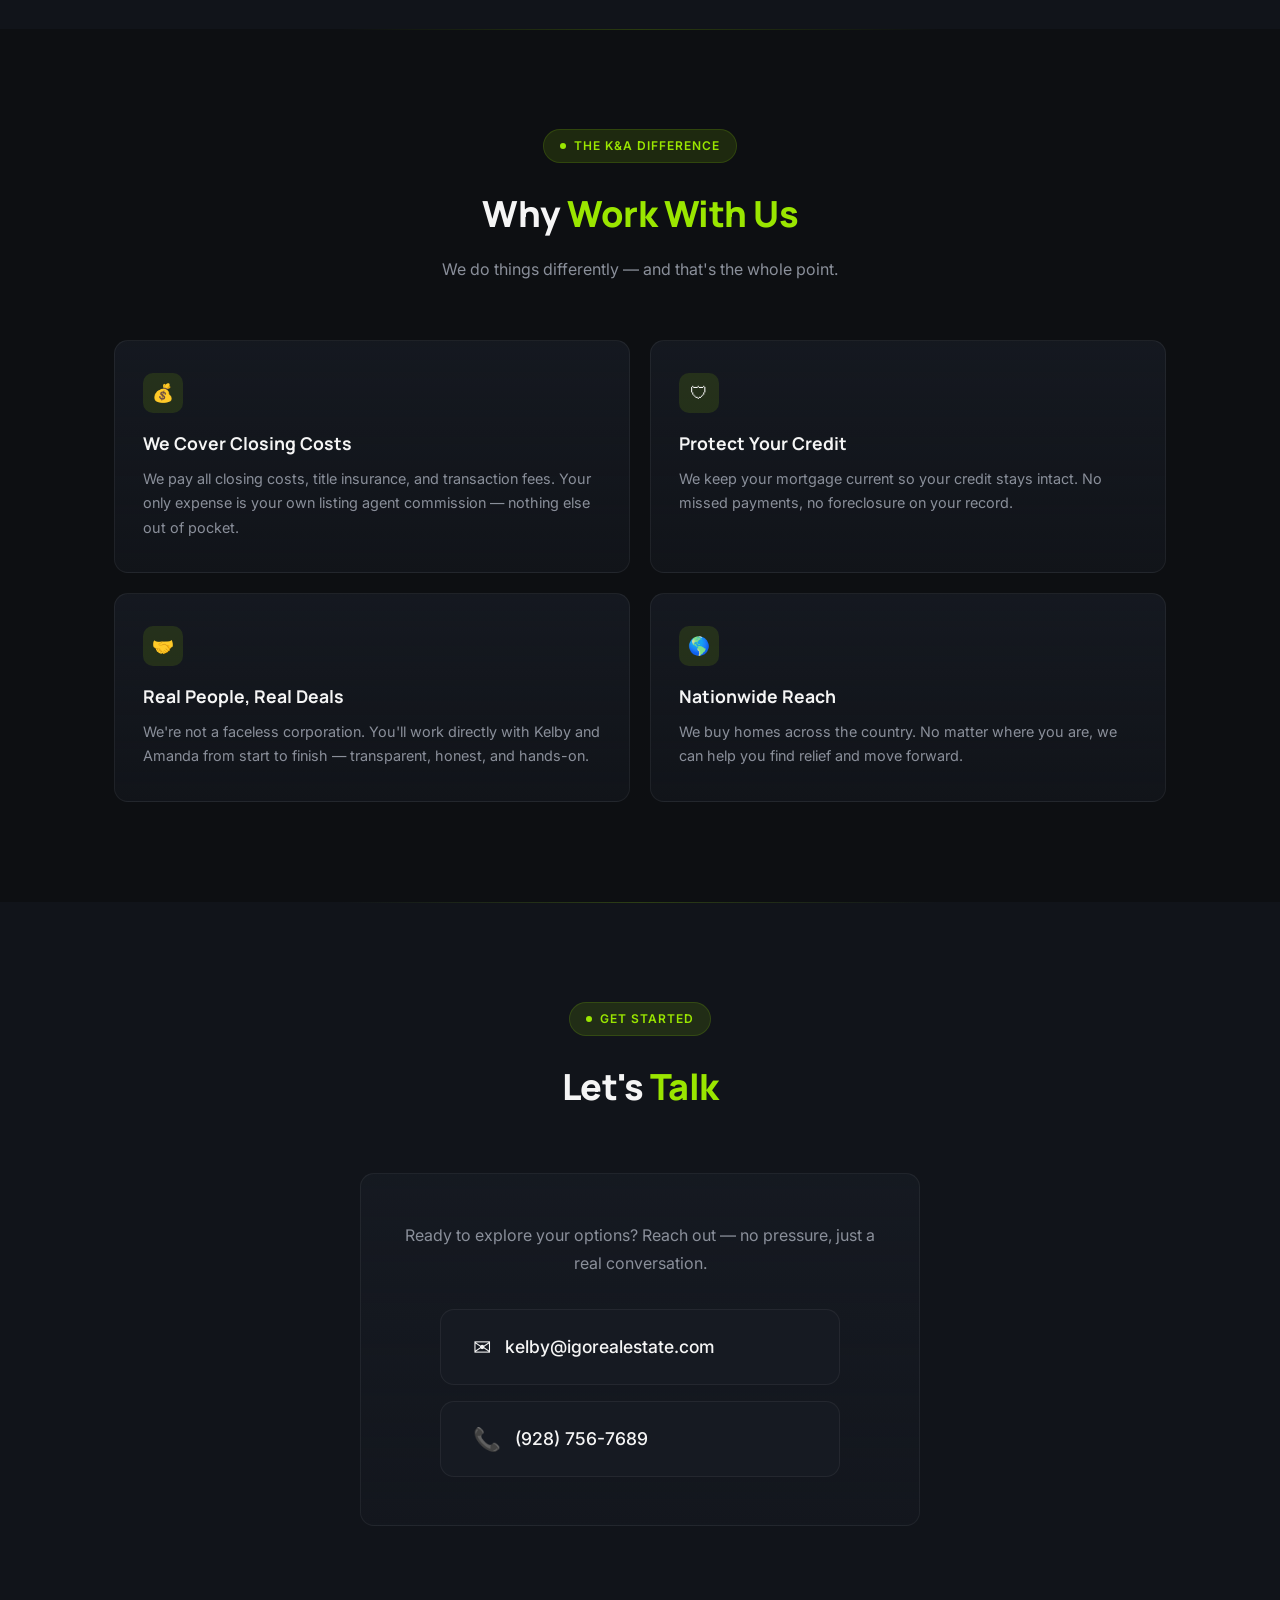
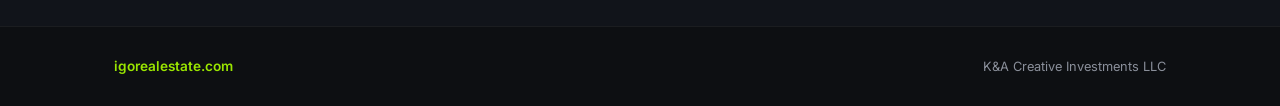
==== commit fa6f4796: "Replace form with email/phone contact, swap photo to IMG_8521" ====
--- a/index.html
+++ b/index.html
@@ -117,7 +117,7 @@
         <p>We treat every deal like family. Because at the end of the day, this isn't just business — it's about giving people relief when they need it most.</p>
       </div>
       <div class="about-photo-wrap fade-in">
-        <img src="IMG_0816.jpeg" alt="Kelby and Amanda" class="about-photo">
+        <img src="IMG_8521.jpeg" alt="Kelby and Amanda" class="about-photo">
       </div>
     </div>
   </div>
@@ -166,14 +166,17 @@
       <h2 class="section-title">Let's <span>Talk</span></h2>
     </div>
     <div class="cta-box fade-in">
-      <p>Ready to explore your options? Drop your info below and we'll reach out for a no-pressure conversation.</p>
-      <form class="contact-form" onsubmit="handleSubmit(event)">
-        <input type="text" name="name" placeholder="Your Name" required>
-        <input type="tel" name="phone" placeholder="Phone Number" required>
-        <input type="email" name="email" placeholder="Email Address" required>
-        <button type="submit" class="btn">Get in Touch with Us</button>
-      </form>
-      <p id="form-msg" style="display:none; color:var(--green); font-weight:600;"></p>
+      <p>Ready to explore your options? Reach out — no pressure, just a real conversation.</p>
+      <div class="contact-methods">
+        <a href="mailto:kelby@igorealestate.com" class="contact-link">
+          <span class="contact-icon">&#x2709;</span>
+          <span>kelby@igorealestate.com</span>
+        </a>
+        <a href="tel:9287567689" class="contact-link">
+          <span class="contact-icon">&#x1f4de;</span>
+          <span>(928) 756-7689</span>
+        </a>
+      </div>
     </div>
   </div>
 </section>
@@ -188,14 +191,6 @@
 
 <script>
   function closeMenu() { document.querySelector('.nav-links').classList.remove('open'); }
-
-  function handleSubmit(e) {
-    e.preventDefault();
-    const msg = document.getElementById('form-msg');
-    msg.textContent = 'Thanks! Kelby & Amanda will be in touch soon.';
-    msg.style.display = 'block';
-    e.target.reset();
-  }
 
   const observer = new IntersectionObserver((entries) => {
     entries.forEach(entry => { if (entry.isIntersecting) entry.target.classList.add('visible'); });
--- a/style.css
+++ b/style.css
@@ -515,6 +515,39 @@
   color: var(--gray);
   margin-bottom: 32px;
   font-size: 1rem;
+}
+
+.contact-methods {
+  display: flex;
+  flex-direction: column;
+  gap: 16px;
+  align-items: center;
+  margin-top: 8px;
+}
+
+.contact-link {
+  display: flex;
+  align-items: center;
+  gap: 14px;
+  padding: 18px 32px;
+  background: var(--card);
+  border: 1px solid var(--card-border);
+  border-radius: var(--radius);
+  font-size: 1.1rem;
+  font-weight: 500;
+  color: var(--white);
+  transition: border-color .3s, transform .2s;
+  width: 100%;
+  max-width: 400px;
+}
+
+.contact-link:hover {
+  border-color: rgba(154,230,0,.3);
+  transform: translateY(-2px);
+}
+
+.contact-icon {
+  font-size: 1.4rem;
 }
 
 .contact-form {
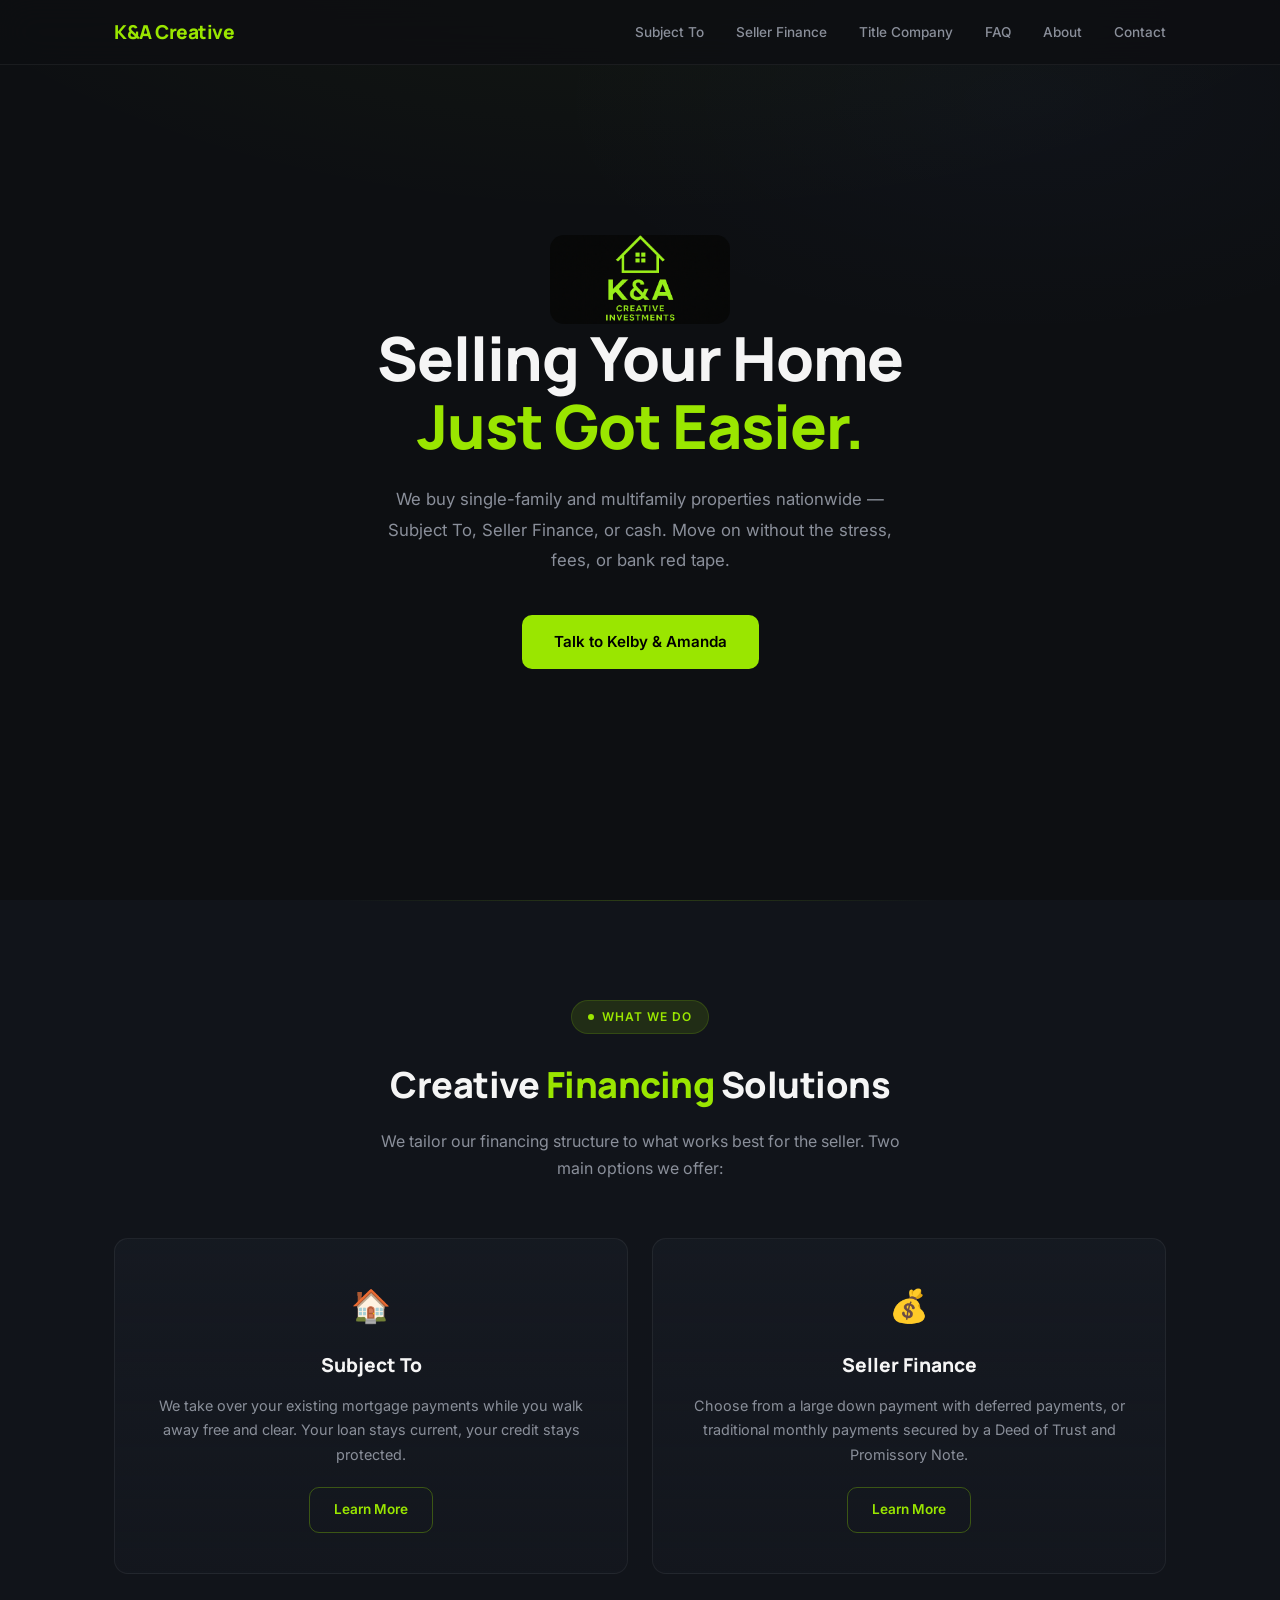
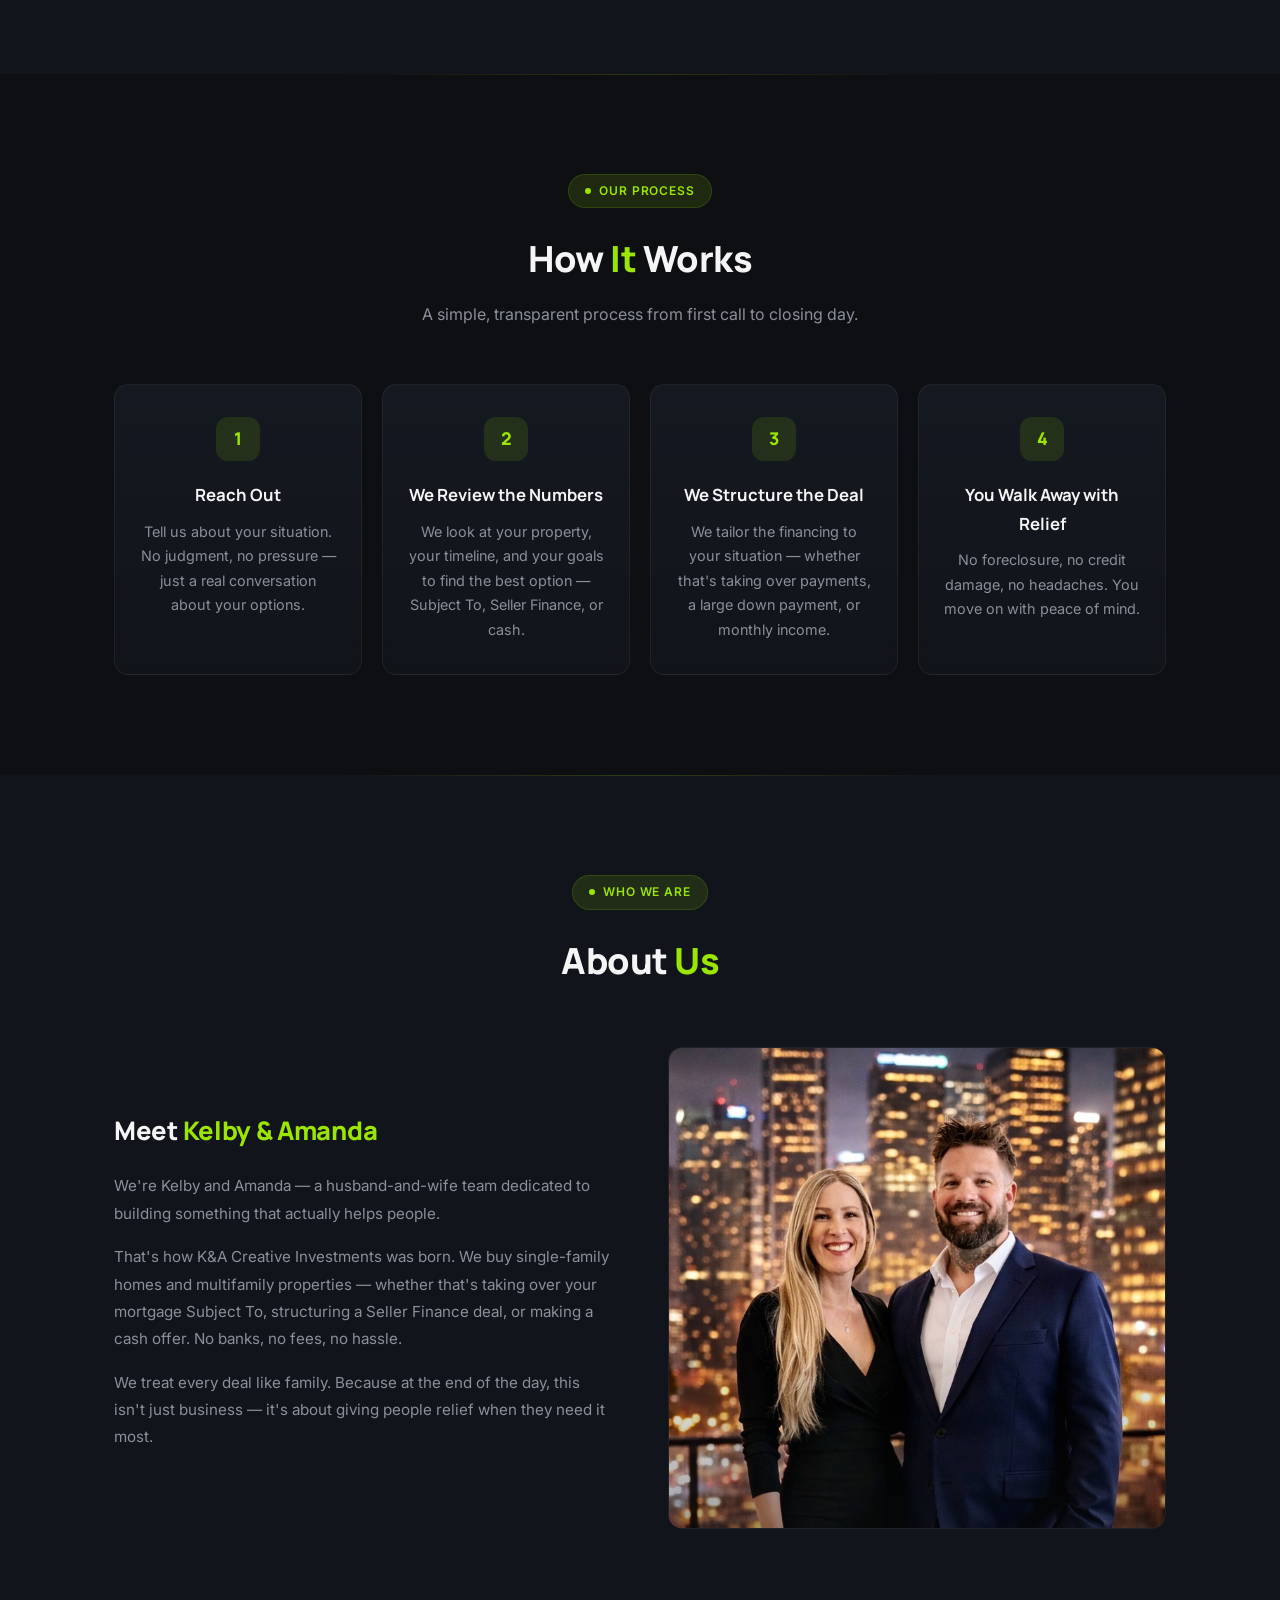
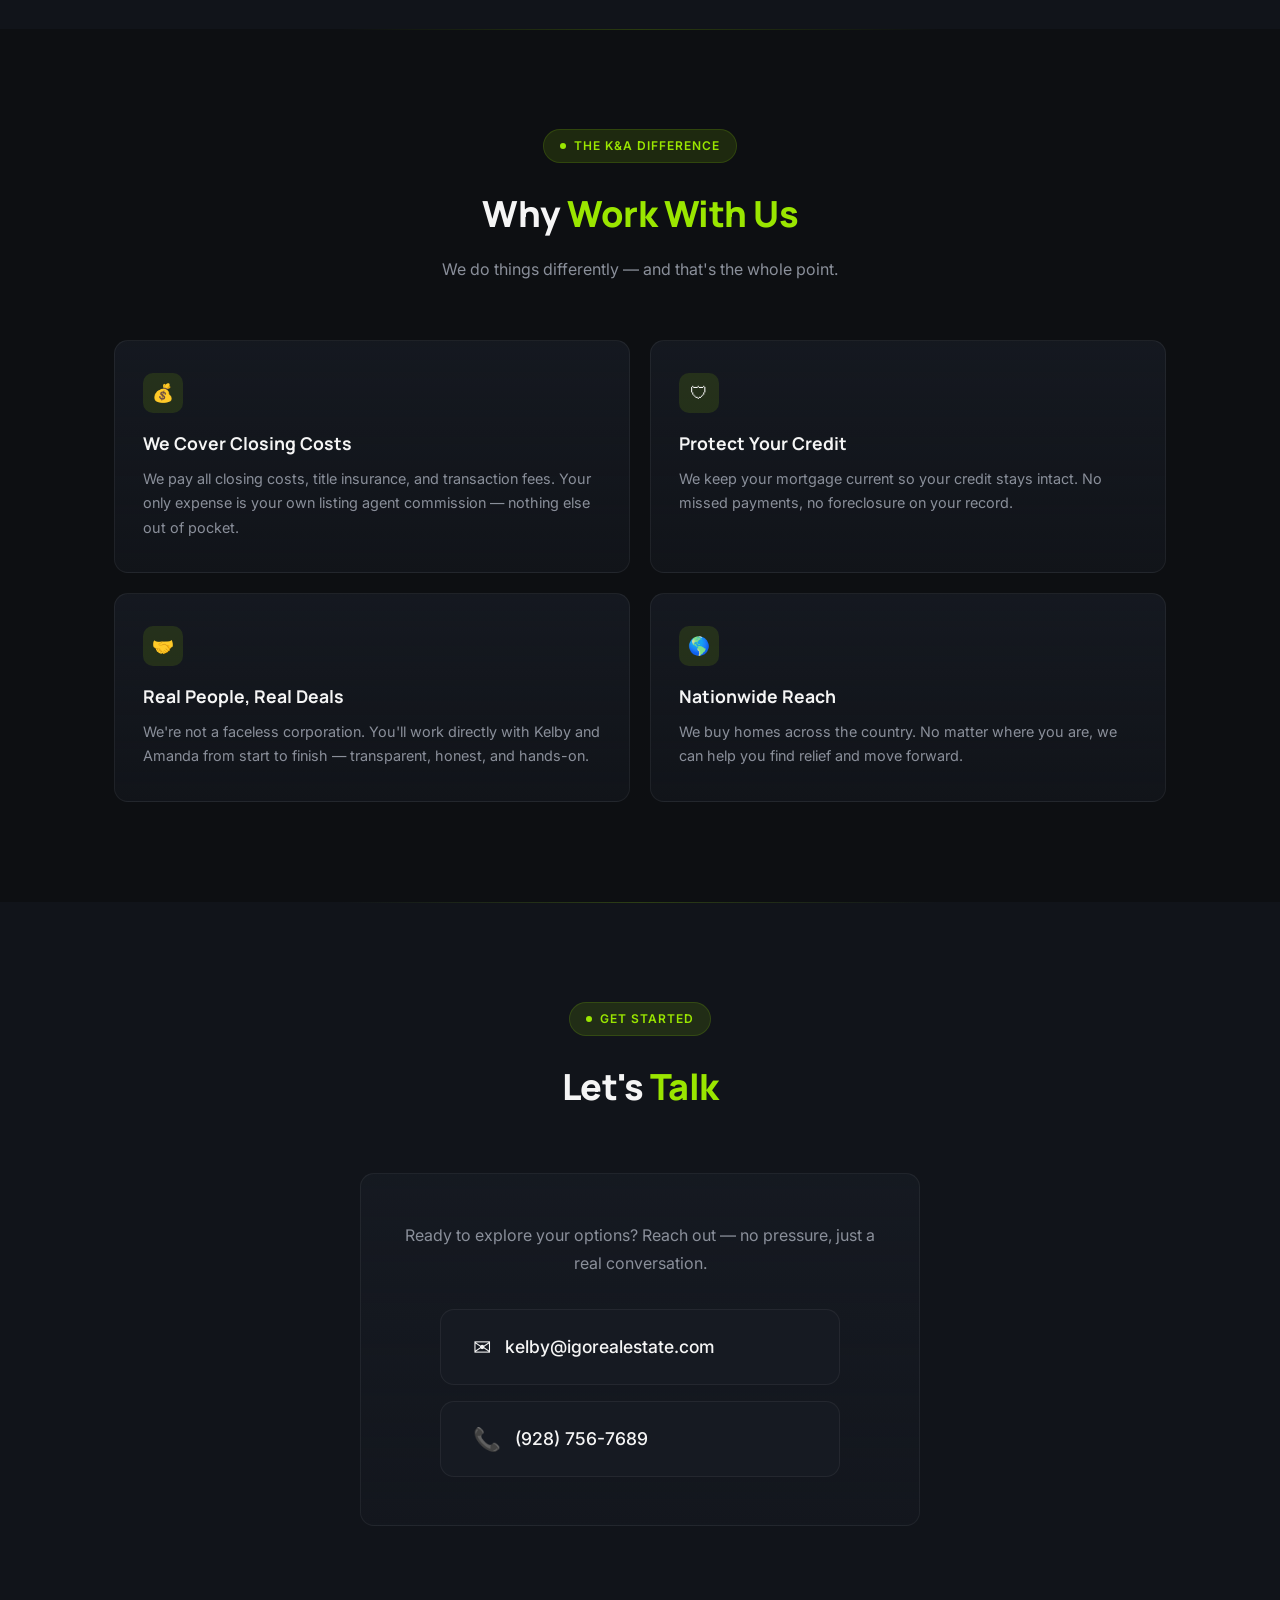
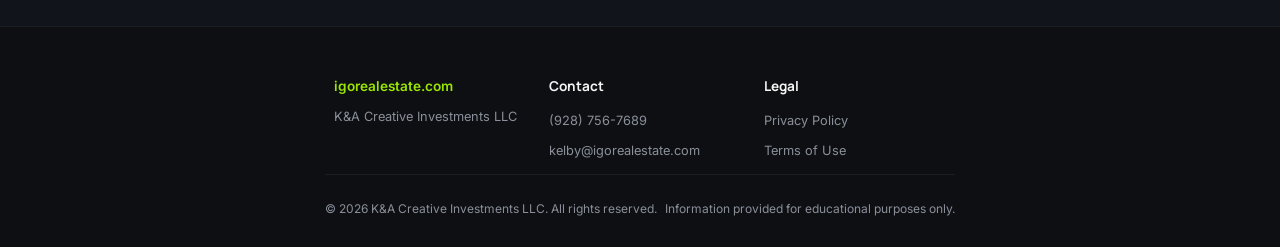
==== commit b041dd0d: "Add legal page, update footer on all pages, update About section" ====
--- a/index.html
+++ b/index.html
@@ -112,7 +112,7 @@
     <div class="about-grid">
       <div class="about-text fade-in">
         <h3>Meet <span>Kelby &amp; Amanda</span></h3>
-        <p>We're Kelby and Amanda — a husband-and-wife team who left the corporate world behind. After quitting our jobs, we made a decision: bet on ourselves and build something that actually helps people.</p>
+        <p>We're Kelby and Amanda — a husband-and-wife team dedicated to building something that actually helps people.</p>
         <p>That's how K&amp;A Creative Investments was born. We buy single-family homes and multifamily properties — whether that's taking over your mortgage Subject To, structuring a Seller Finance deal, or making a cash offer. No banks, no fees, no hassle.</p>
         <p>We treat every deal like family. Because at the end of the day, this isn't just business — it's about giving people relief when they need it most.</p>
       </div>
@@ -183,9 +183,27 @@
 
 <!-- FOOTER -->
 <footer>
-  <div class="container">
-    <span class="footer-brand">igorealestate.com</span>
-    <span>K&amp;A Creative Investments LLC</span>
+  <div class="container footer-full">
+    <div class="footer-top">
+      <div class="footer-col">
+        <span class="footer-brand">igorealestate.com</span>
+        <span class="footer-company">K&amp;A Creative Investments LLC</span>
+      </div>
+      <div class="footer-col">
+        <span class="footer-heading">Contact</span>
+        <a href="tel:9287567689" class="footer-link">(928) 756-7689</a>
+        <a href="mailto:kelby@igorealestate.com" class="footer-link">kelby@igorealestate.com</a>
+      </div>
+      <div class="footer-col">
+        <span class="footer-heading">Legal</span>
+        <a href="legal.html" class="footer-link">Privacy Policy</a>
+        <a href="legal.html" class="footer-link">Terms of Use</a>
+      </div>
+    </div>
+    <div class="footer-bottom">
+      <p>&copy; 2026 K&amp;A Creative Investments LLC. All rights reserved.</p>
+      <p>Information provided for educational purposes only.</p>
+    </div>
   </div>
 </footer>
 
--- a/style.css
+++ b/style.css
@@ -581,7 +581,7 @@
 /* ── FOOTER ──────────────────────────────────────── */
 footer {
   border-top: 1px solid var(--card-border);
-  padding: 28px 0;
+  padding: 48px 0 28px;
   background: var(--bg);
 }
 
@@ -595,6 +595,56 @@
 
 footer span { font-size: 0.8rem; color: var(--gray); }
 footer .footer-brand { color: var(--green); font-weight: 600; font-size: 0.85rem; }
+
+.footer-full {
+  display: flex;
+  flex-direction: column;
+  gap: 32px;
+}
+
+.footer-top {
+  display: grid;
+  grid-template-columns: repeat(3, 1fr);
+  gap: 32px;
+}
+
+.footer-col {
+  display: flex;
+  flex-direction: column;
+  gap: 8px;
+}
+
+.footer-company { font-size: 0.8rem; color: var(--gray); }
+
+.footer-heading {
+  font-family: 'Manrope', sans-serif;
+  font-weight: 700;
+  font-size: 0.85rem;
+  color: var(--white);
+  margin-bottom: 4px;
+}
+
+.footer-link {
+  font-size: 0.8rem;
+  color: var(--gray);
+  transition: color .2s;
+}
+
+.footer-link:hover { color: var(--green); }
+
+.footer-bottom {
+  border-top: 1px solid var(--card-border);
+  padding-top: 24px;
+  display: flex;
+  justify-content: space-between;
+  flex-wrap: wrap;
+  gap: 8px;
+}
+
+.footer-bottom p {
+  font-size: 0.75rem;
+  color: var(--gray);
+}
 
 /* ── FADE-IN ANIMATION ───────────────────────────── */
 .fade-in {
@@ -654,6 +704,8 @@
   .about-photo { height: 360px; }
   .cta-box { padding: 32px 24px; }
   .content-card { padding: 28px 24px; }
+  .footer-top { grid-template-columns: 1fr; gap: 24px; }
+  .footer-bottom { flex-direction: column; text-align: center; }
 }
 
 @media (max-width: 480px) {
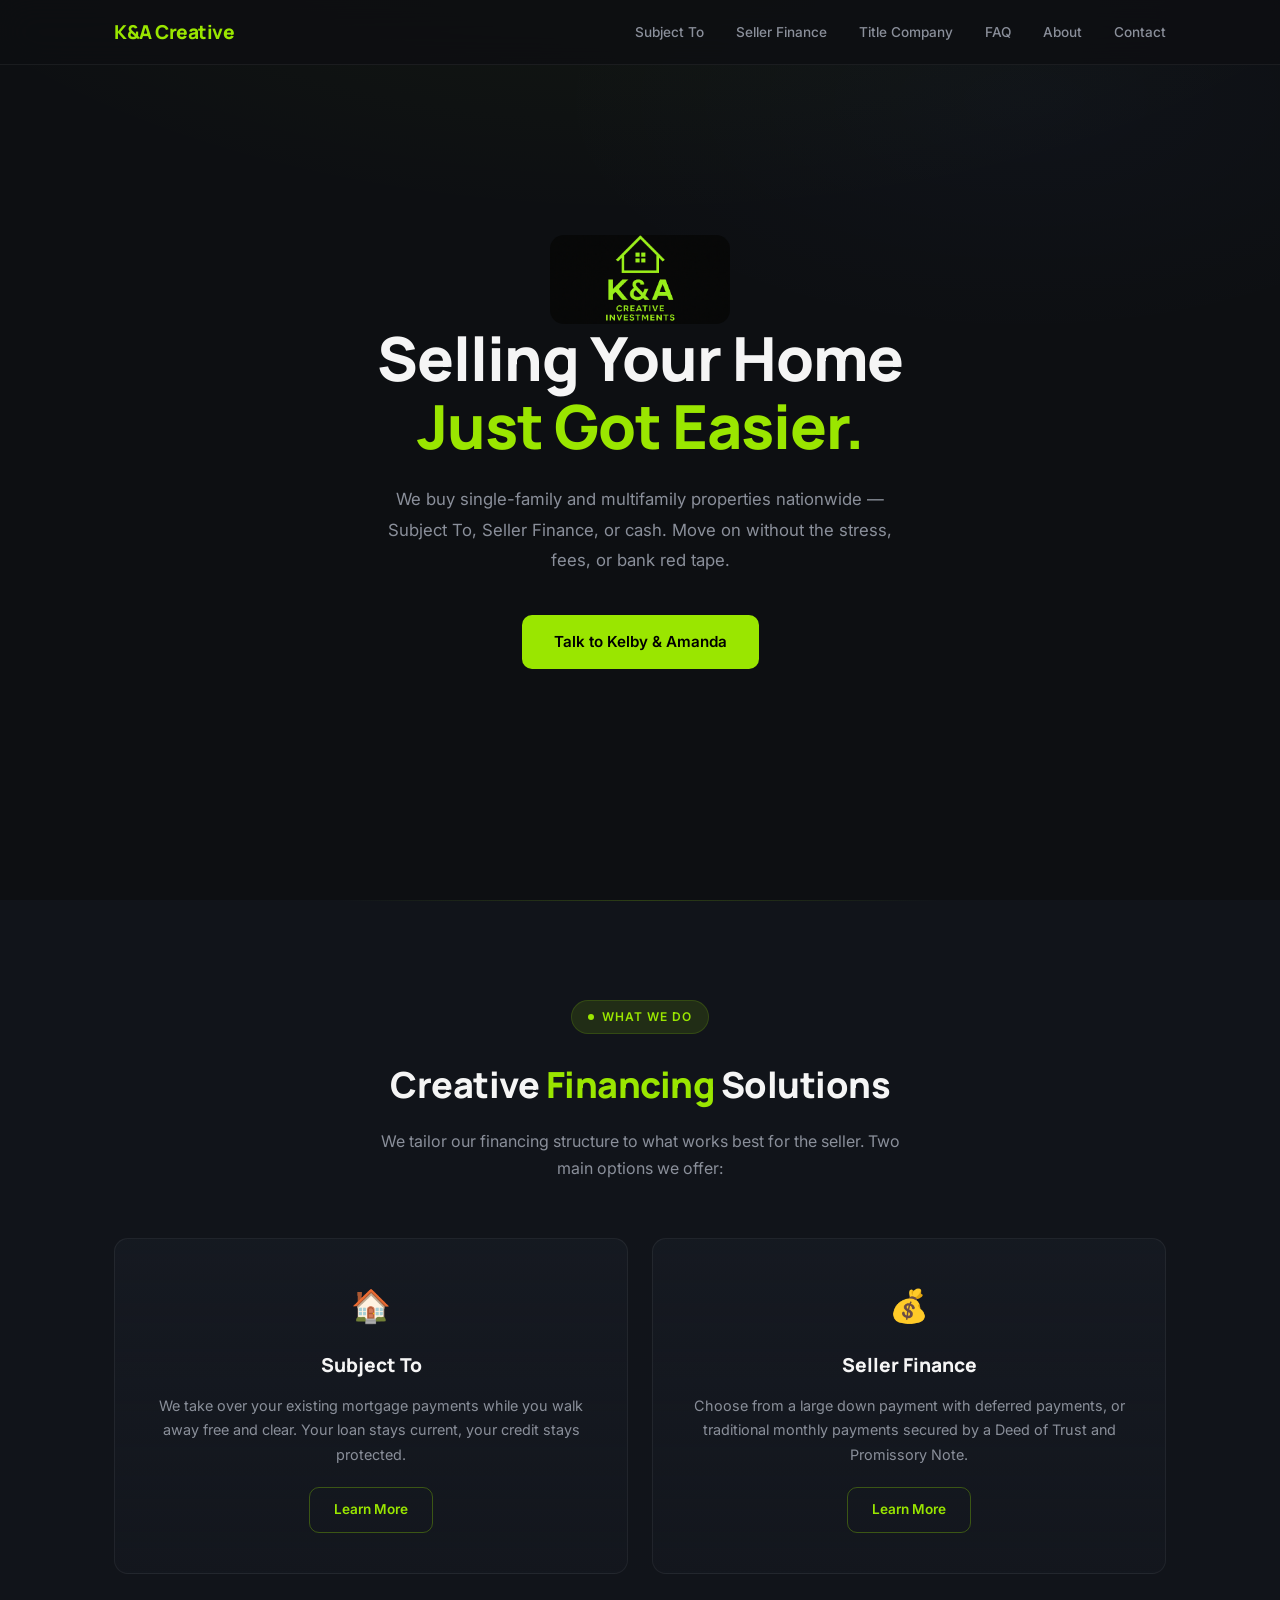
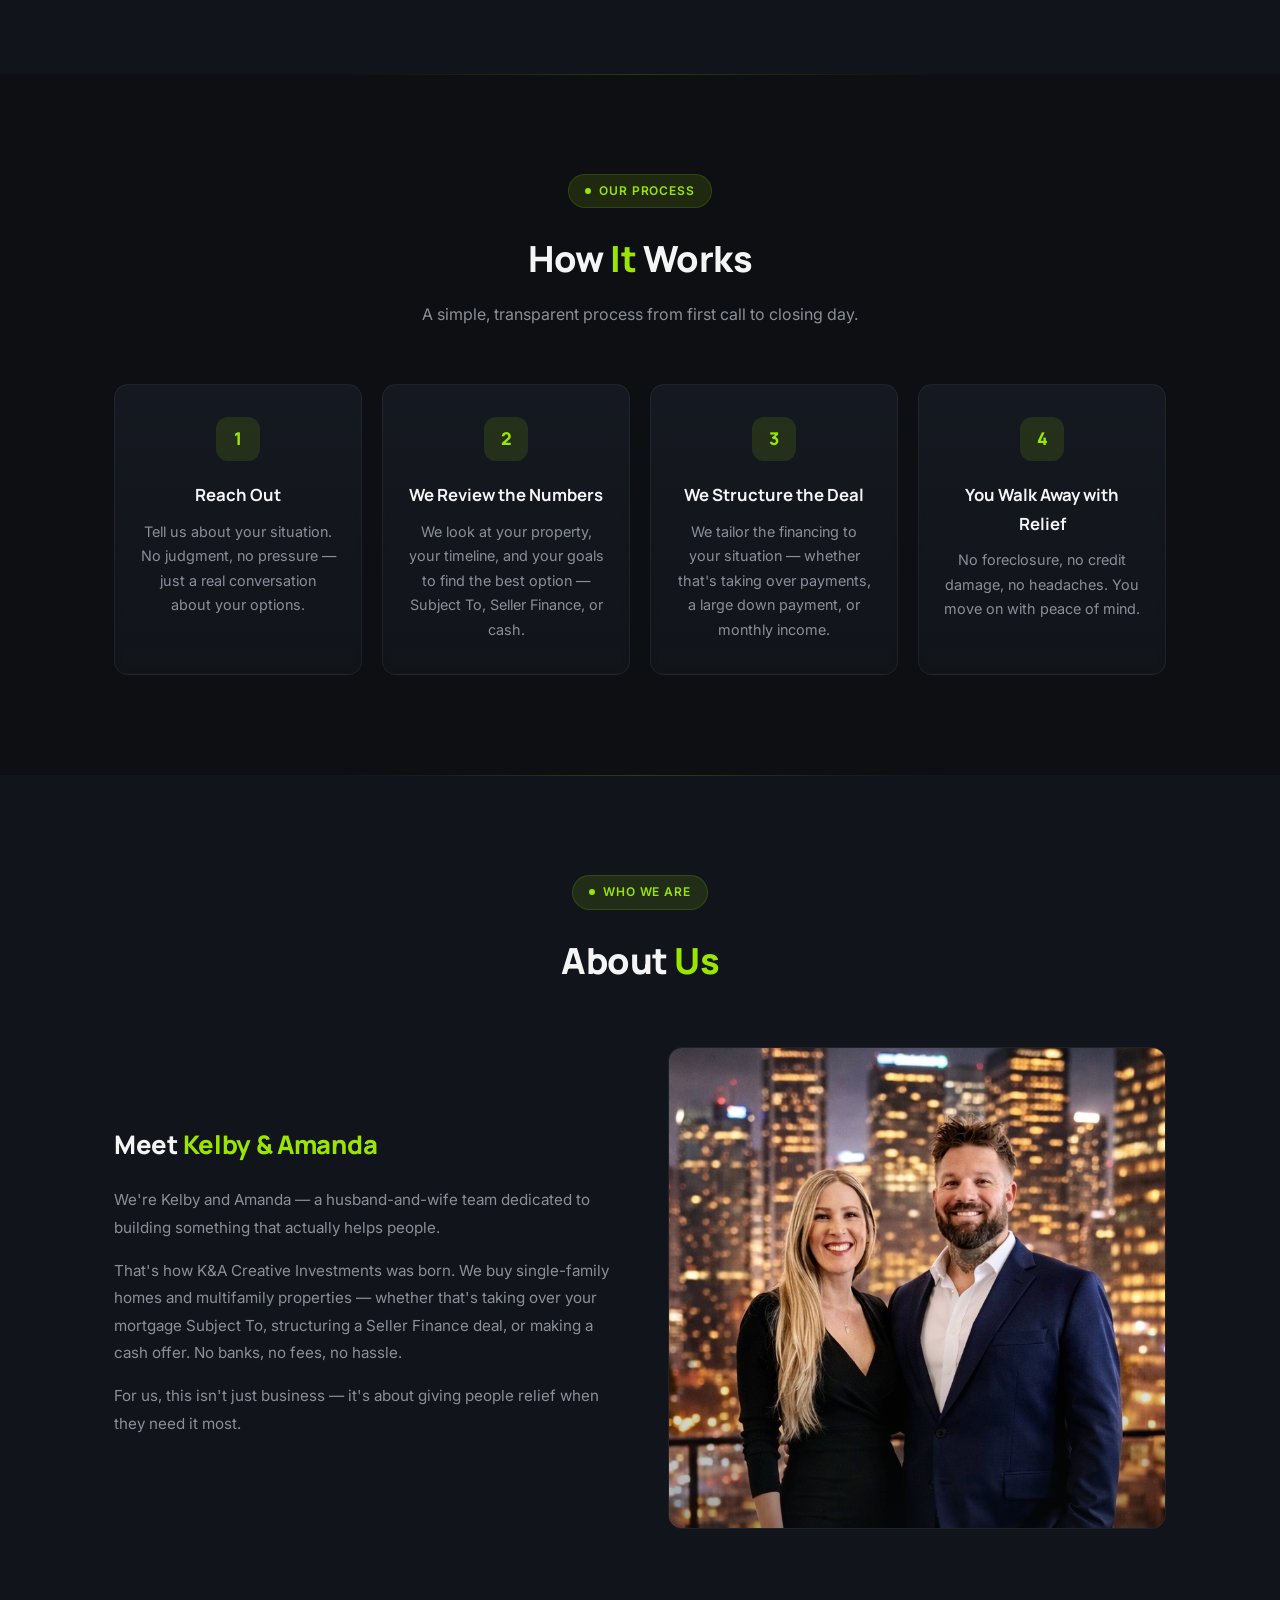
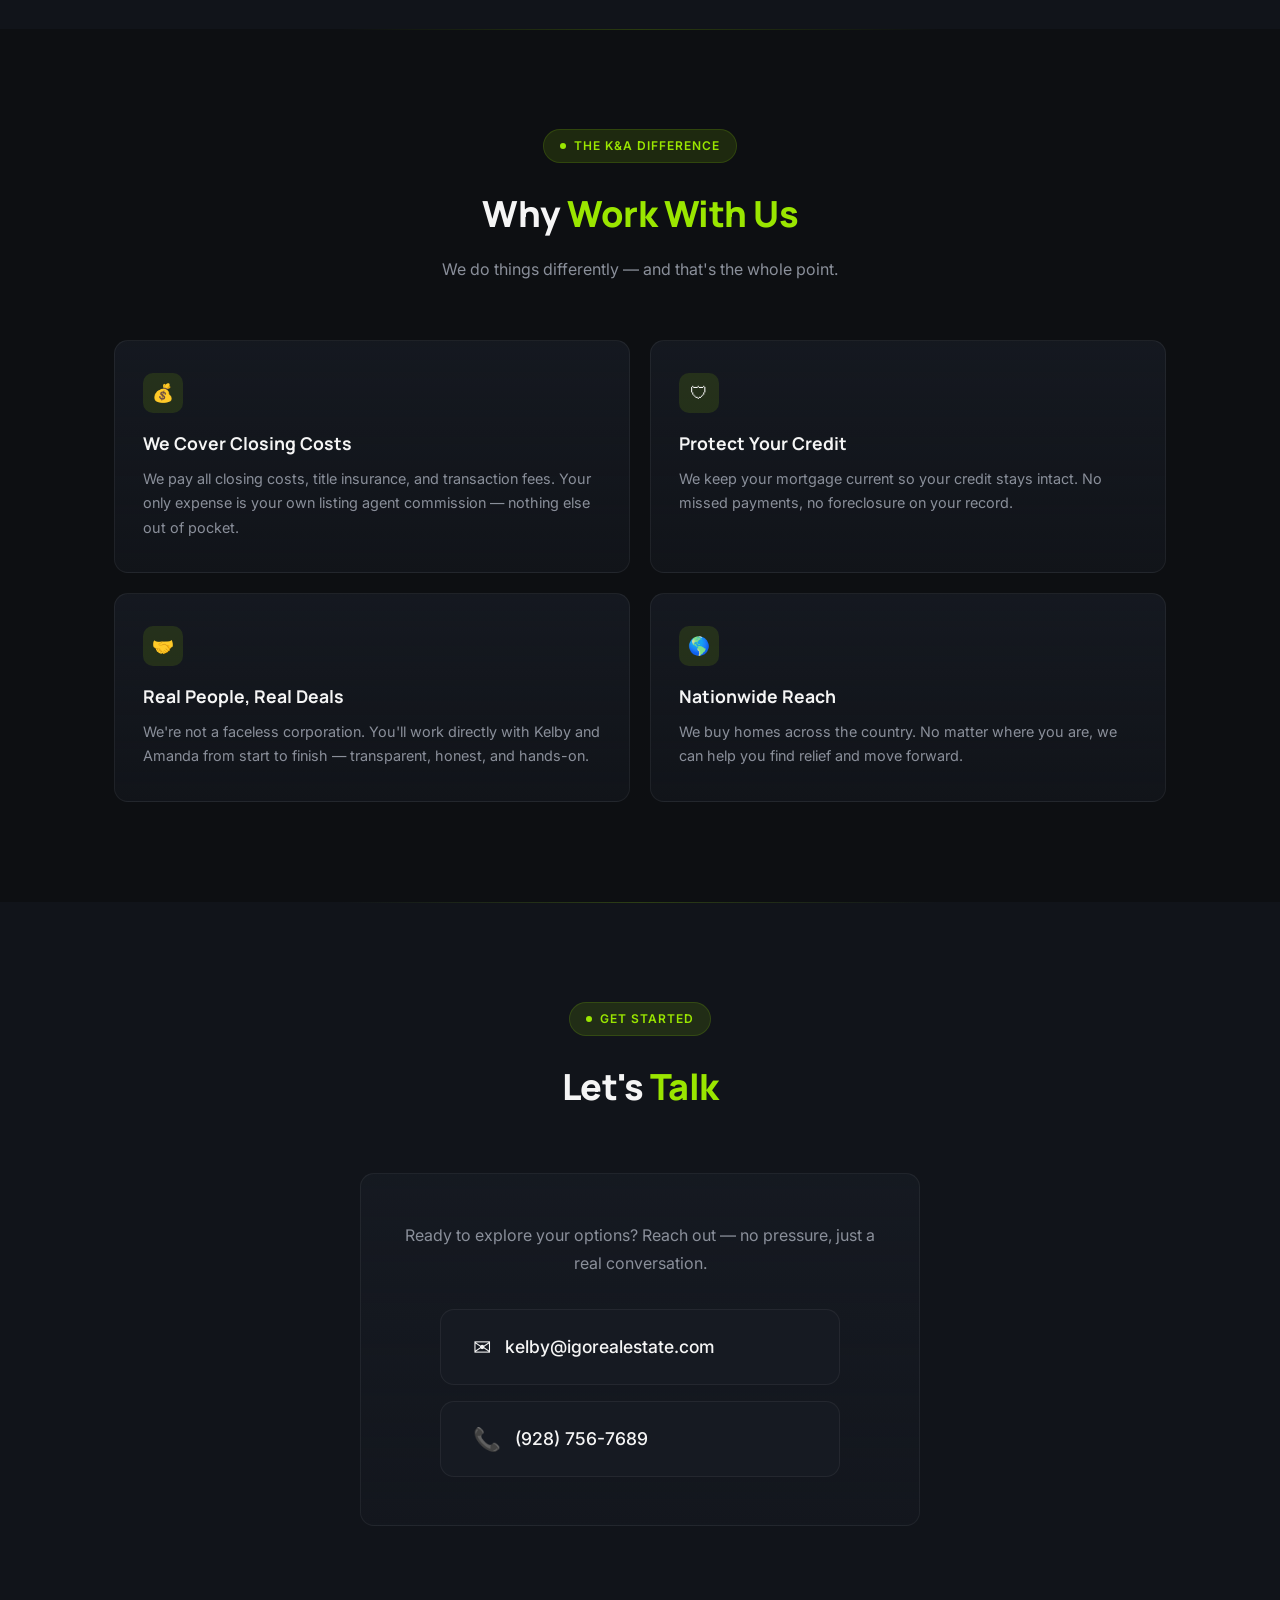
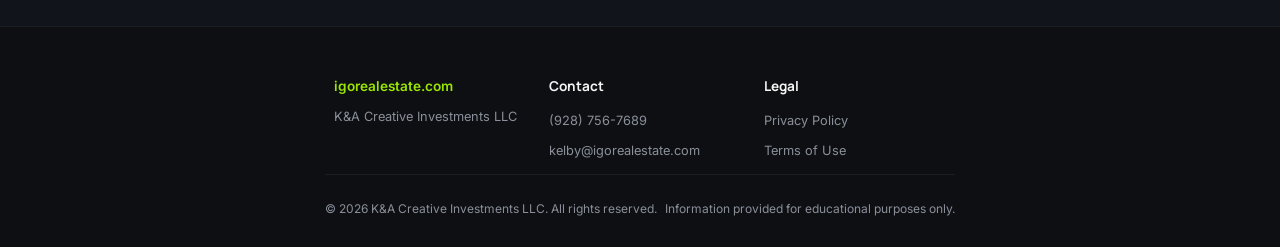
==== commit ac64e3dc: "Update About section text" ====
--- a/index.html
+++ b/index.html
@@ -114,7 +114,7 @@
         <h3>Meet <span>Kelby &amp; Amanda</span></h3>
         <p>We're Kelby and Amanda — a husband-and-wife team dedicated to building something that actually helps people.</p>
         <p>That's how K&amp;A Creative Investments was born. We buy single-family homes and multifamily properties — whether that's taking over your mortgage Subject To, structuring a Seller Finance deal, or making a cash offer. No banks, no fees, no hassle.</p>
-        <p>We treat every deal like family. Because at the end of the day, this isn't just business — it's about giving people relief when they need it most.</p>
+        <p>For us, this isn't just business — it's about giving people relief when they need it most.</p>
       </div>
       <div class="about-photo-wrap fade-in">
         <img src="IMG_8521.jpeg" alt="Kelby and Amanda" class="about-photo">
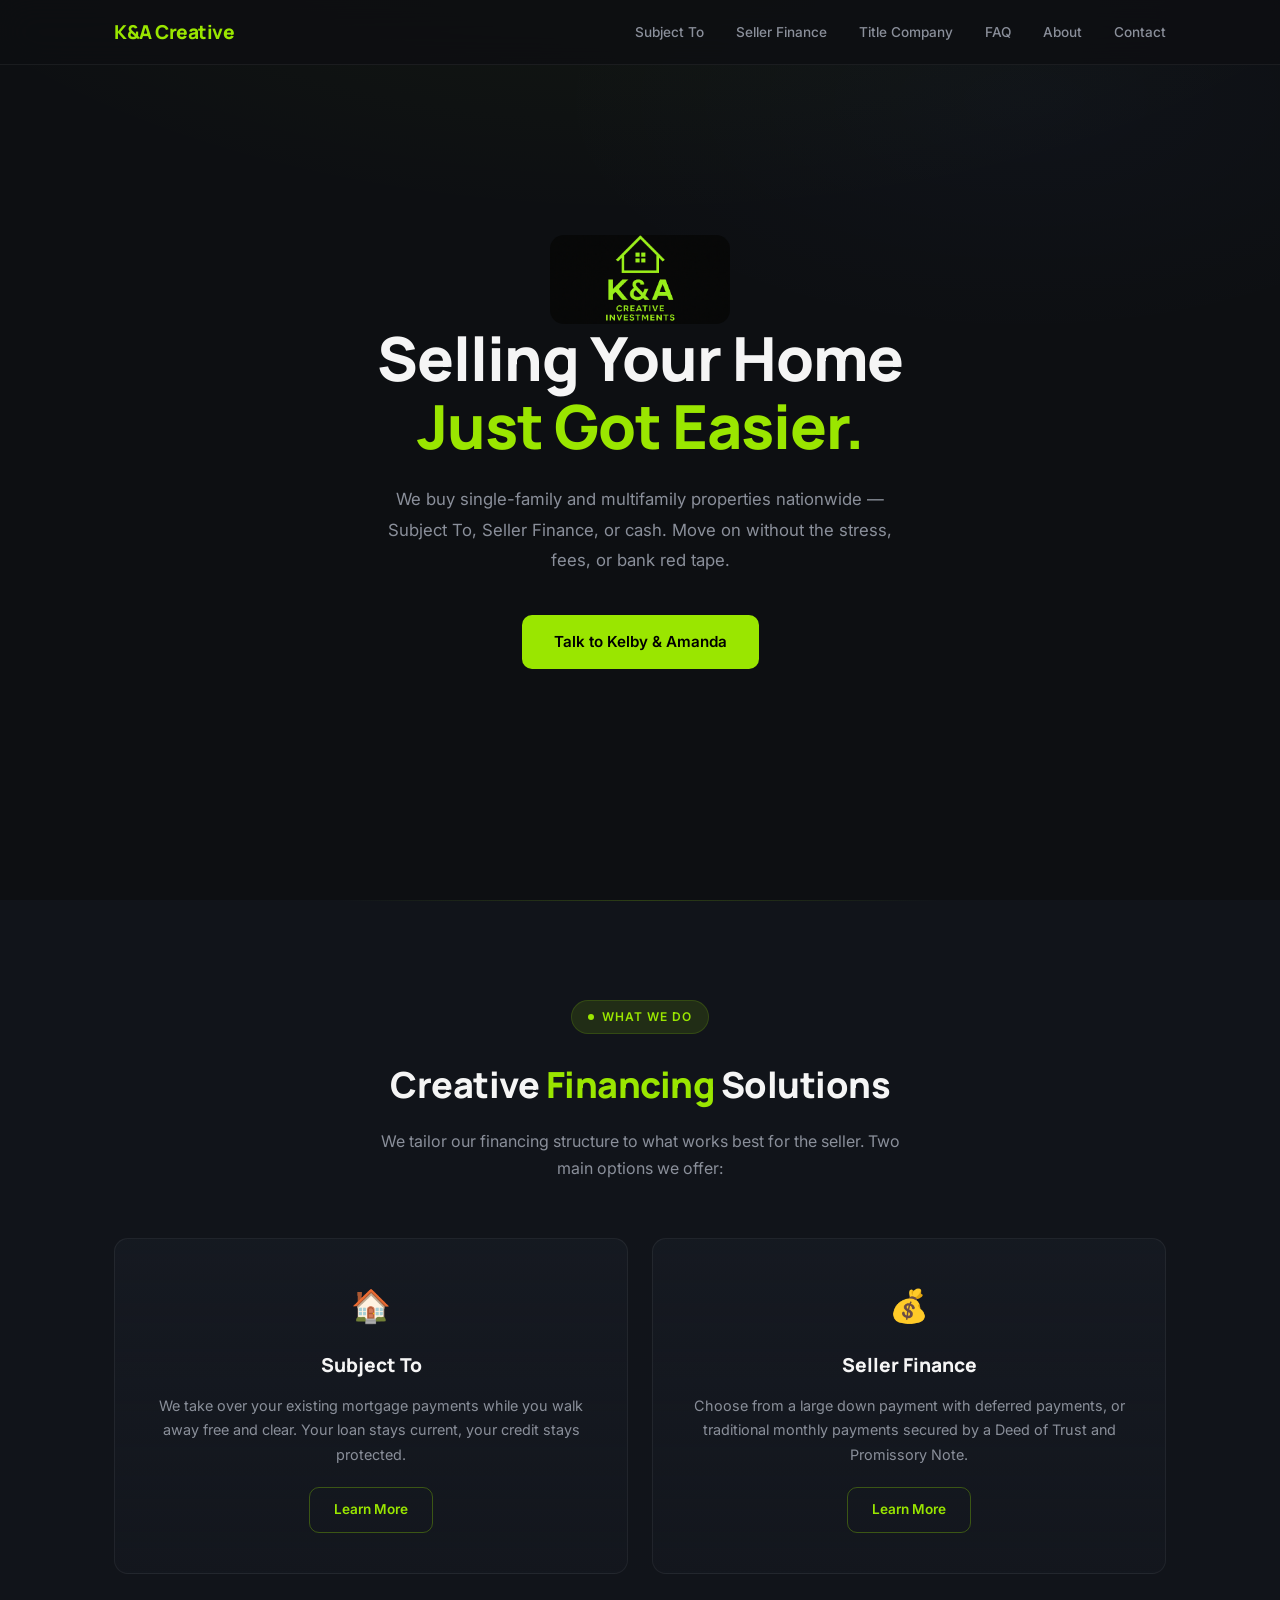
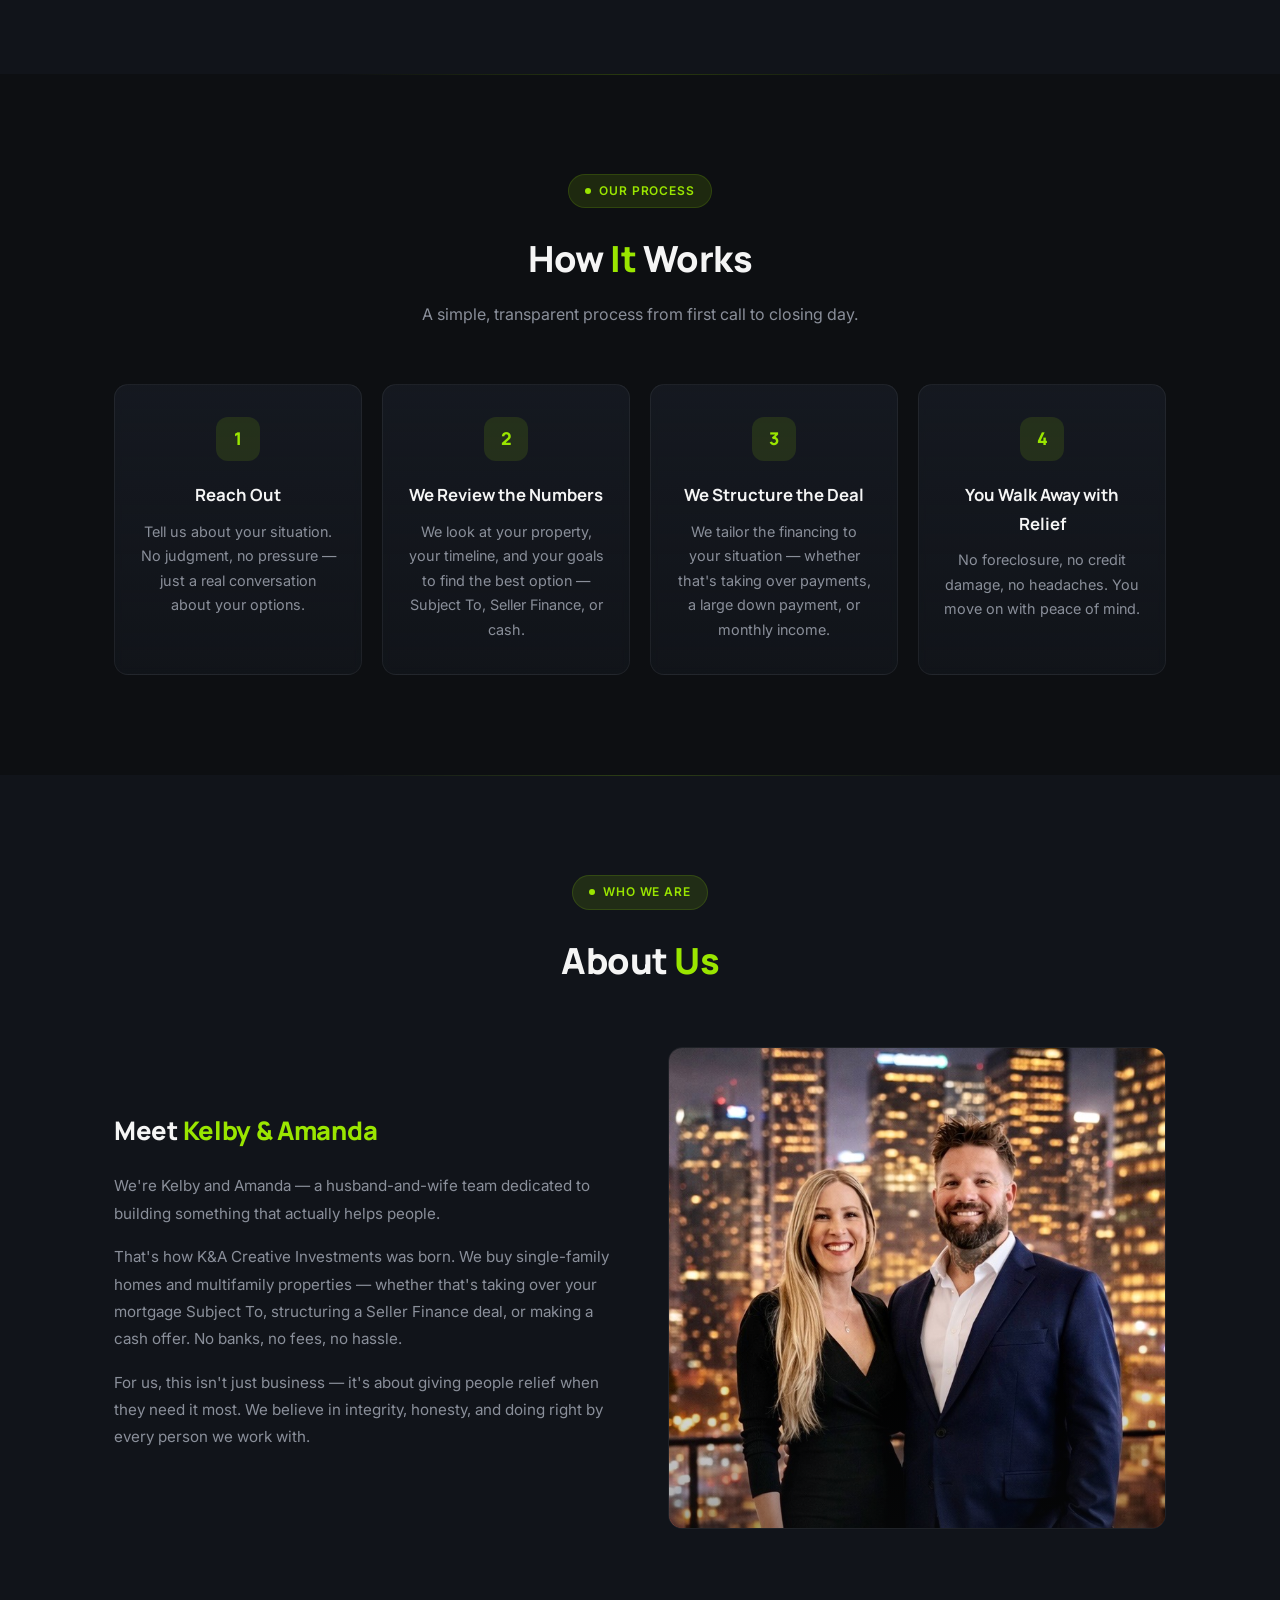
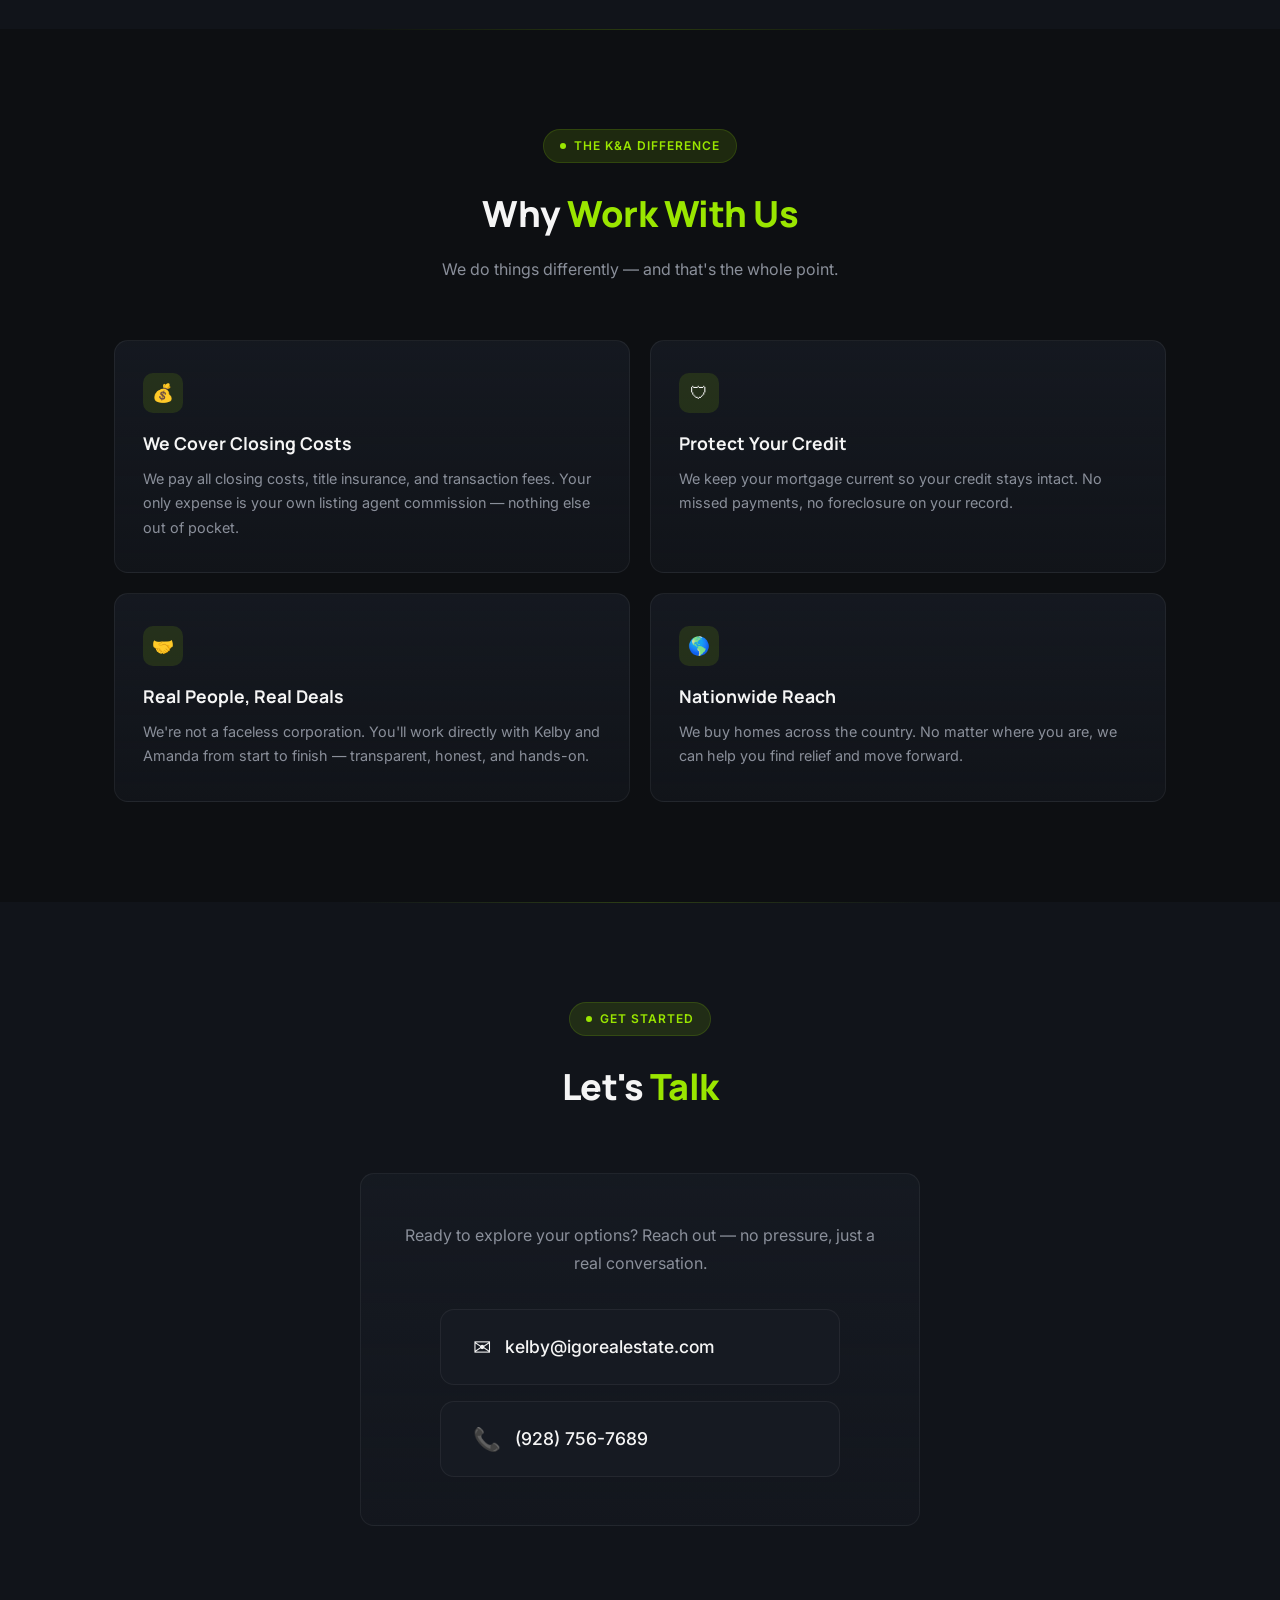
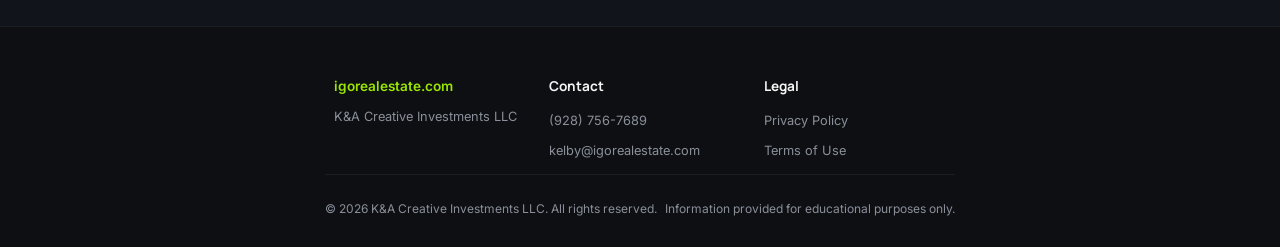
==== commit d8fe9d49: "Add integrity line to About section" ====
--- a/index.html
+++ b/index.html
@@ -114,7 +114,7 @@
         <h3>Meet <span>Kelby &amp; Amanda</span></h3>
         <p>We're Kelby and Amanda — a husband-and-wife team dedicated to building something that actually helps people.</p>
         <p>That's how K&amp;A Creative Investments was born. We buy single-family homes and multifamily properties — whether that's taking over your mortgage Subject To, structuring a Seller Finance deal, or making a cash offer. No banks, no fees, no hassle.</p>
-        <p>For us, this isn't just business — it's about giving people relief when they need it most.</p>
+        <p>For us, this isn't just business — it's about giving people relief when they need it most. We believe in integrity, honesty, and doing right by every person we work with.</p>
       </div>
       <div class="about-photo-wrap fade-in">
         <img src="IMG_8521.jpeg" alt="Kelby and Amanda" class="about-photo">
